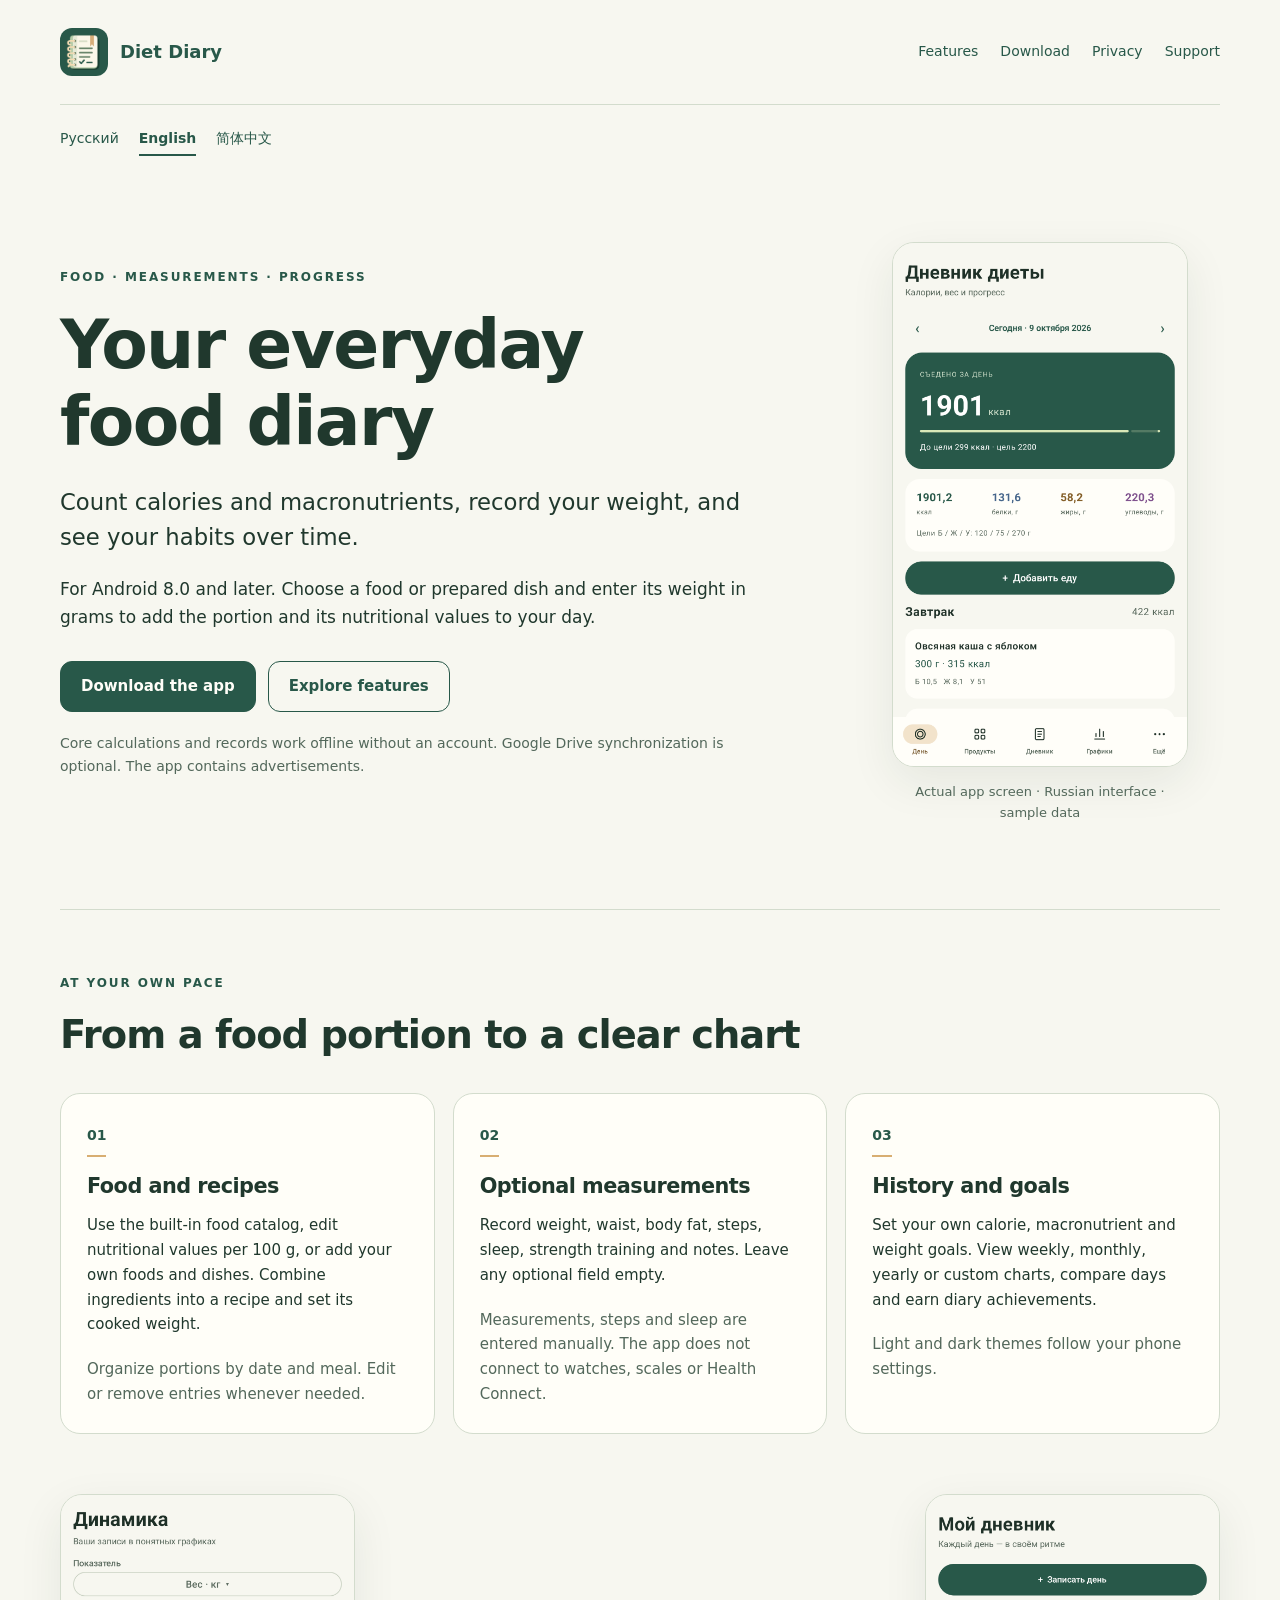
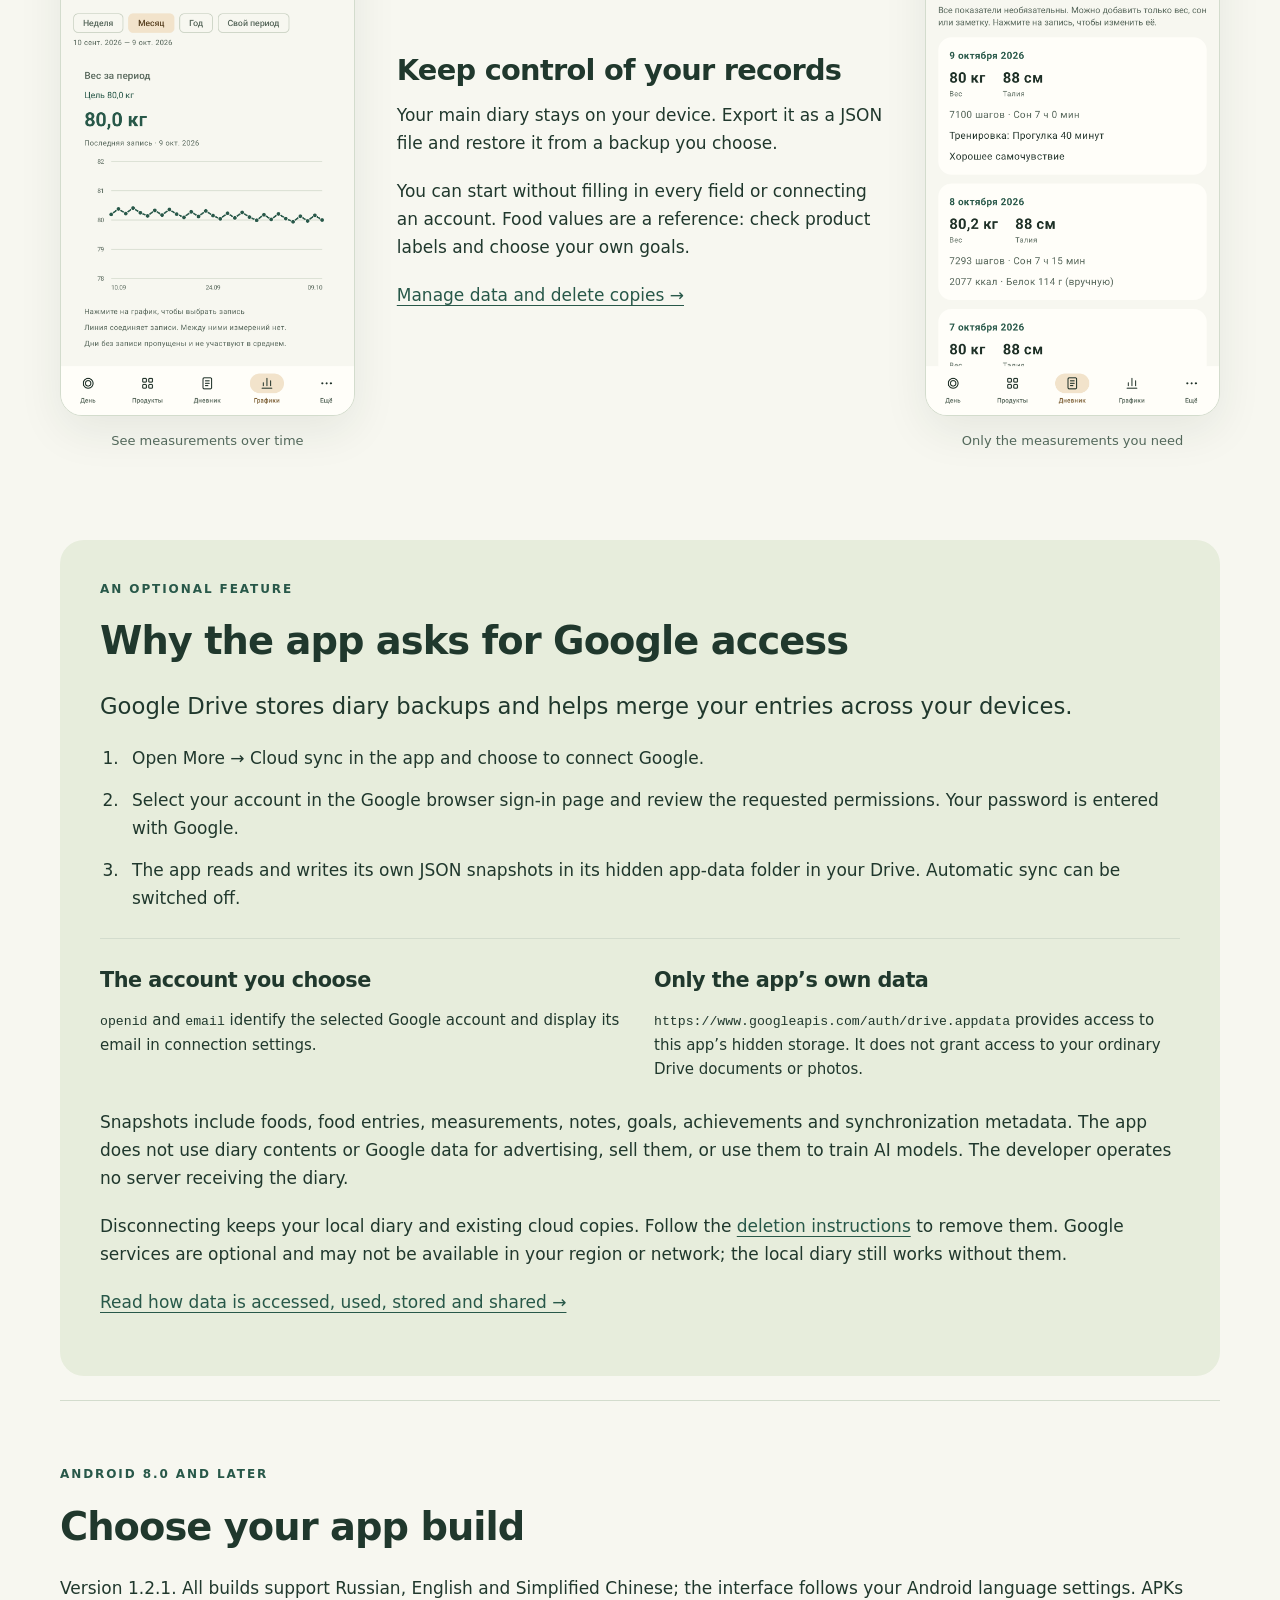
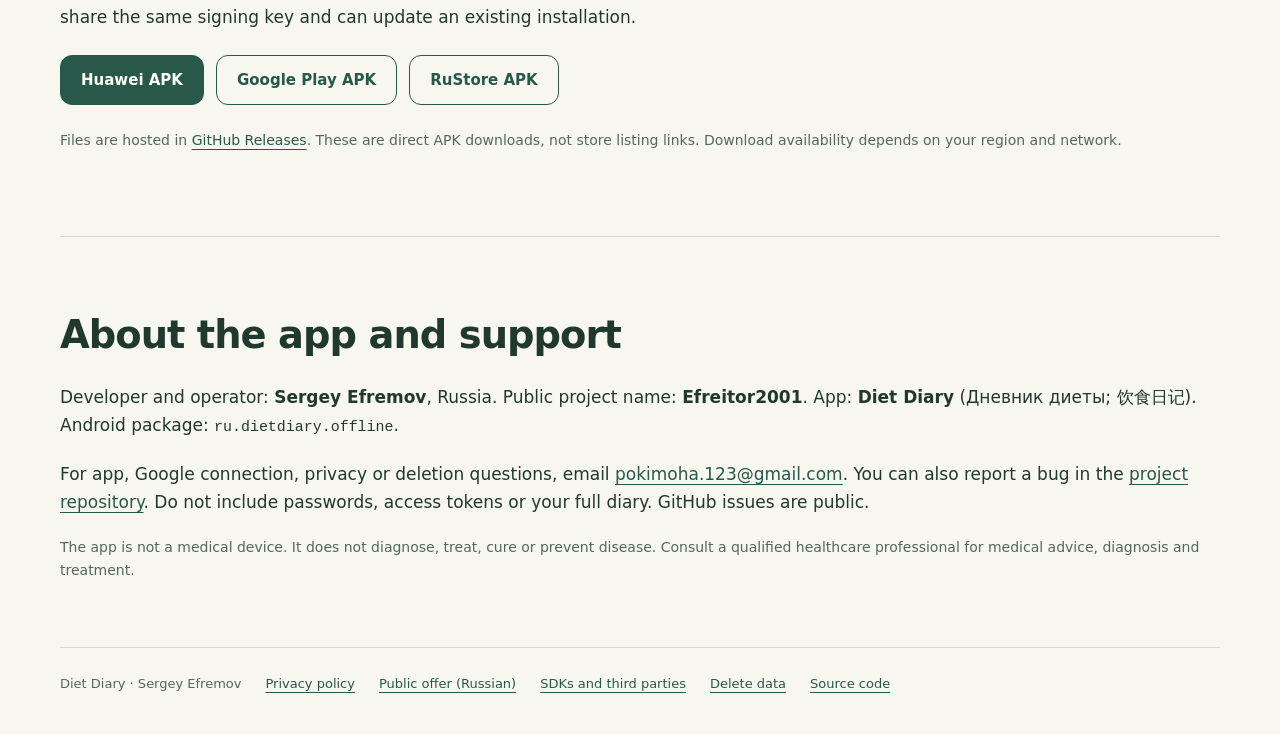
==== en/index.html @ a735f0de "Publish Diet Diary static website with privacy and data deletion pages" ====
<!doctype html>
<html lang="en">
<head>
<meta charset="utf-8">
<meta name="viewport" content="width=device-width, initial-scale=1">
<meta name="description" content="Diet Diary for Android: track food, calories, macronutrients and optional measurements. Use the diary offline, with optional Google Drive synchronization.">
<meta name="theme-color" content="#285849">
<title>Diet Diary — food, measurements and progress</title>
<link rel="canonical" href="https://diet.efreitor2001.ru/en/">
<link rel="alternate" hreflang="ru" href="https://diet.efreitor2001.ru/">
<link rel="alternate" hreflang="en" href="https://diet.efreitor2001.ru/en/">
<link rel="alternate" hreflang="zh-Hans" href="https://diet.efreitor2001.ru/zh-CN/">
<link rel="alternate" hreflang="x-default" href="https://diet.efreitor2001.ru/">
<link rel="icon" type="image/png" href="../assets/app-icon.png">
<link rel="stylesheet" href="../assets/site.css">
</head>
<body>
<a class="skip" href="#main">Skip to content</a>
<header class="header wrap">
  <a class="brand" href="./" aria-label="Diet Diary home"><img src="../assets/app-icon.png" width="48" height="48" alt=""><span>Diet Diary</span></a>
  <nav aria-label="Main navigation"><a href="#features">Features</a><a href="#download">Download</a><a href="privacy/index.html">Privacy</a><a href="#contact">Support</a></nav>
</header>
<nav class="wrap language-switch" aria-label="Website language"><a href="../" lang="ru" hreflang="ru">Русский</a><a href="./" lang="en" hreflang="en" aria-current="page">English</a><a href="../zh-CN/" lang="zh-CN" hreflang="zh-Hans">简体中文</a></nav>
<main id="main" class="wrap">
  <section class="hero" aria-labelledby="app-name">
    <div>
      <p class="eyebrow">Food · Measurements · Progress</p>
      <h1 id="app-name">Your everyday food diary</h1>
      <p class="lead">Count calories and macronutrients, record your weight, and see your habits over time.</p>
      <p>For Android 8.0 and later. Choose a food or prepared dish and enter its weight in grams to add the portion and its nutritional values to your day.</p>
      <div class="actions"><a class="button" href="#download">Download the app</a><a class="button secondary" href="#features">Explore features</a></div>
      <p class="small">Core calculations and records work offline without an account. Google Drive synchronization is optional. The app contains advertisements.</p>
    </div>
    <figure class="hero-screen"><img src="../assets/food-diary.png" width="1080" height="1920" alt="Diet Diary daily calories, macronutrients and food portions, shown in the Russian interface"><figcaption>Actual app screen · Russian interface · sample data</figcaption></figure>
  </section>
  <section id="features" class="section" aria-labelledby="features-title">
    <p class="eyebrow">At your own pace</p>
    <h2 id="features-title">From a food portion to a clear chart</h2>
    <div class="cards">
      <article class="card"><span class="number">01</span><h3>Food and recipes</h3><p>Use the built-in food catalog, edit nutritional values per 100 g, or add your own foods and dishes. Combine ingredients into a recipe and set its cooked weight.</p><p>Organize portions by date and meal. Edit or remove entries whenever needed.</p></article>
      <article class="card"><span class="number">02</span><h3>Optional measurements</h3><p>Record weight, waist, body fat, steps, sleep, strength training and notes. Leave any optional field empty.</p><p>Measurements, steps and sleep are entered manually. The app does not connect to watches, scales or Health Connect.</p></article>
      <article class="card"><span class="number">03</span><h3>History and goals</h3><p>Set your own calorie, macronutrient and weight goals. View weekly, monthly, yearly or custom charts, compare days and earn diary achievements.</p><p>Light and dark themes follow your phone settings.</p></article>
    </div>
    <div class="showcase">
      <figure><img src="../assets/weight-chart.png" width="1080" height="1920" loading="lazy" alt="A monthly weight history chart in the Russian interface"><figcaption>See measurements over time</figcaption></figure>
      <div><h3>Keep control of your records</h3><p>Your main diary stays on your device. Export it as a JSON file and restore it from a backup you choose.</p><p>You can start without filling in every field or connecting an account. Food values are a reference: check product labels and choose your own goals.</p><a href="privacy/data-deletion.html">Manage data and delete copies →</a></div>
      <figure><img src="../assets/measurements.png" width="1080" height="1920" loading="lazy" alt="Optional weight, sleep and activity entries in the Russian interface"><figcaption>Only the measurements you need</figcaption></figure>
    </div>
  </section>
  <section id="google" class="section cloud" aria-labelledby="google-title">
    <p class="eyebrow">An optional feature</p>
    <h2 id="google-title">Why the app asks for Google access</h2>
    <p class="lead">Google Drive stores diary backups and helps merge your entries across your devices.</p>
    <ol class="steps"><li>Open More → Cloud sync in the app and choose to connect Google.</li><li>Select your account in the Google browser sign-in page and review the requested permissions. Your password is entered with Google.</li><li>The app reads and writes its own JSON snapshots in its hidden app-data folder in your Drive. Automatic sync can be switched off.</li></ol>
    <div class="permissions"><article><h3>The account you choose</h3><p><code>openid</code> and <code>email</code> identify the selected Google account and display its email in connection settings.</p></article><article><h3>Only the app’s own data</h3><p><code>https://www.googleapis.com/auth/drive.appdata</code> provides access to this app’s hidden storage. It does not grant access to your ordinary Drive documents or photos.</p></article></div>
    <p>Snapshots include foods, food entries, measurements, notes, goals, achievements and synchronization metadata. The app does not use diary contents or Google data for advertising, sell them, or use them to train AI models. The developer operates no server receiving the diary.</p>
    <p>Disconnecting keeps your local diary and existing cloud copies. Follow the <a href="privacy/data-deletion.html">deletion instructions</a> to remove them. Google services are optional and may not be available in your region or network; the local diary still works without them.</p>
    <p><a href="privacy/index.html">Read how data is accessed, used, stored and shared →</a></p>
  </section>
  <section id="download" class="section" aria-labelledby="download-title">
    <p class="eyebrow">Android 8.0 and later</p>
    <h2 id="download-title">Choose your app build</h2>
    <p>Version 1.2.1. All builds support Russian, English and Simplified Chinese; the interface follows your Android language settings. APKs share the same signing key and can update an existing installation.</p>
    <div class="download-options"><a class="button" href="https://github.com/Efreitor2001/kkalcal/releases/download/v1.2.1/DietDiary-1.2.1-Huawei-universal.apk">Huawei APK</a><a class="button secondary" href="https://github.com/Efreitor2001/kkalcal/releases/download/v1.2.1/DietDiary-1.2.1-GooglePlay-universal.apk">Google Play APK</a><a class="button secondary" href="https://github.com/Efreitor2001/kkalcal/releases/download/v1.2.1/DietDiary-1.2.1-RuStore-universal.apk">RuStore APK</a></div>
    <p class="small">Files are hosted in <a href="https://github.com/Efreitor2001/kkalcal/releases/tag/v1.2.1">GitHub Releases</a>. These are direct APK downloads, not store listing links. Download availability depends on your region and network.</p>
  </section>
  <section id="contact" class="section contact" aria-labelledby="contact-title">
    <h2 id="contact-title">About the app and support</h2>
    <p>Developer and operator: <strong>Sergey Efremov</strong>, Russia. Public project name: <strong>Efreitor2001</strong>. App: <strong>Diet Diary</strong> (<span lang="ru">Дневник диеты</span>; <span lang="zh-CN">饮食日记</span>). Android package: <code>ru.dietdiary.offline</code>.</p>
    <p>For app, Google connection, privacy or deletion questions, email <a href="mailto:pokimoha.123@gmail.com">pokimoha.123@gmail.com</a>. You can also report a bug in the <a href="https://github.com/Efreitor2001/kkalcal/issues">project repository</a>. Do not include passwords, access tokens or your full diary. GitHub issues are public.</p>
    <p class="small">The app is not a medical device. It does not diagnose, treat, cure or prevent disease. Consult a qualified healthcare professional for medical advice, diagnosis and treatment.</p>
  </section>
</main>
<footer class="wrap footer"><span>Diet Diary · Sergey Efremov</span><a href="privacy/index.html">Privacy policy</a><a href="../offer/" lang="ru">Public offer (Russian)</a><a href="privacy/third-party.html">SDKs and third parties</a><a href="privacy/data-deletion.html">Delete data</a><a href="https://github.com/Efreitor2001/kkalcal">Source code</a></footer>
</body>
</html>
---- assets/site.css ----
:root{color-scheme:light dark;--bg:#f7f7f0;--surface:#fffef8;--ink:#20382d;--muted:#53685b;--green:#285849;--soft:#e7eddc;--line:#d3dccd;--gold:#d8ae72}
*{box-sizing:border-box}html{scroll-behavior:smooth;scroll-padding-top:24px}body{margin:0;background:var(--bg);color:var(--ink);font:17px/1.65 system-ui,-apple-system,"Segoe UI",sans-serif}a{color:var(--green);text-underline-offset:4px;overflow-wrap:anywhere}a:focus-visible{outline:3px solid var(--gold);outline-offset:5px}img{max-width:100%;height:auto;display:block}figure{margin:0}figcaption{font-size:13px;color:var(--muted);margin-top:14px;text-align:center}.wrap{width:min(1160px,calc(100% - 64px));margin-inline:auto}h1,h2,h3{line-height:1.13;letter-spacing:-.025em}h1{font-size:clamp(2.6rem,5.3vw,4.4rem);margin:18px 0 24px;max-width:700px}h2{font-size:clamp(1.8rem,3vw,2.65rem);max-width:820px;margin:12px 0 26px}h3{font-size:1.3rem;margin:18px 0 15px}p{margin:0 0 20px}code{font-size:.88em;overflow-wrap:anywhere}.eyebrow{font-size:12px;text-transform:uppercase;letter-spacing:.16em;color:var(--green);font-weight:750}.lead{font-size:clamp(1.17rem,2.1vw,1.42rem);line-height:1.55}.small{font-size:14px;color:var(--muted)}.skip{position:absolute;top:-100px;left:20px;padding:10px;background:var(--surface);z-index:2}.skip:focus{top:10px}
.header{display:flex;align-items:center;justify-content:space-between;gap:20px;padding-block:28px;border-bottom:1px solid var(--line)}.brand{display:flex;align-items:center;gap:12px;font-size:18px;font-weight:750;text-decoration:none}.brand img{border-radius:12px}.header nav{display:flex;gap:22px;flex-wrap:wrap;font-size:14px}.header nav a{text-decoration:none}.header nav a:hover{text-decoration:underline}.hero{display:grid;grid-template-columns:minmax(0,1.5fr) minmax(220px,.75fr);align-items:center;gap:80px;padding:68px 0 85px}.hero-screen{max-width:296px;justify-self:center}.hero-screen img,.showcase img{border:1px solid var(--line);border-radius:22px;box-shadow:0 15px 45px #17352a14}.actions{display:flex;gap:12px;flex-wrap:wrap;margin:30px 0 20px}.button{display:inline-block;border:1px solid var(--green);border-radius:12px;background:var(--green);color:var(--surface);padding:12px 20px;text-decoration:none;font-size:15px;font-weight:650}.button.secondary{background:transparent;color:var(--green)}.section{padding:64px 0;border-top:1px solid var(--line)}.cards{display:grid;grid-template-columns:repeat(3,minmax(0,1fr));gap:18px;margin-top:36px}.card{background:var(--surface);border:1px solid var(--line);border-radius:20px;padding:26px}.card p{font-size:15px}.number{font-size:14px;color:var(--green);font-weight:700;border-bottom:2px solid var(--gold);padding-bottom:8px;display:inline-block}.card p:last-child{margin-bottom:0;color:var(--muted)}.showcase{display:grid;grid-template-columns:minmax(0,1fr) minmax(0,1.65fr) minmax(0,1fr);gap:42px;align-items:center;padding-top:60px}.showcase h3{font-size:1.8rem}.cloud{margin-block:24px;padding:40px;background:var(--soft);border-radius:24px;border:0}.steps{padding-left:24px}.steps li{padding-left:8px;margin:14px 0}.permissions{display:grid;grid-template-columns:repeat(2,minmax(0,1fr));gap:28px;margin:26px 0 6px;padding-top:12px;border-top:1px solid var(--line)}.permissions p{font-size:15px}.english{font-size:16px}.contact{padding-bottom:45px}.footer{display:flex;gap:24px;flex-wrap:wrap;border-top:1px solid var(--line);padding-block:25px 40px;font-size:13px;color:var(--muted)}
@media(max-width:900px){.header{align-items:flex-start;flex-direction:column}.hero{gap:32px}.cards{gap:12px}.card{padding:20px}.showcase{gap:24px}.showcase h3{font-size:1.5rem}}
@media(max-width:640px){.wrap{width:calc(100% - 40px)}.header{padding-block:20px}.header nav{gap:12px 18px}.hero{grid-template-columns:1fr;padding:42px 0;gap:30px}.hero-screen{max-width:270px}.cards,.permissions{grid-template-columns:1fr}.showcase{grid-template-columns:repeat(2,minmax(0,1fr));gap:24px 18px;padding-top:36px}.showcase>div{grid-column:1/-1;grid-row:1}.section{padding-block:40px}.cloud{padding:26px 22px;margin-inline:-2px}.footer{gap:14px 20px}.actions{gap:10px}.button{padding:11px 15px}.permissions{gap:0}.hero .small{margin-bottom:0}}
@media(prefers-color-scheme:dark){:root{--bg:#111d17;--surface:#192b21;--ink:#edf1e6;--muted:#b9c8ba;--green:#b4d6ad;--soft:#20362b;--line:#3b5141}.button{color:#14261b}.button.secondary{color:var(--green)}}
@media(prefers-reduced-motion:reduce){html{scroll-behavior:auto}}
@media print{body{background:#fff;color:#111}.header nav,.actions,.hero-screen,.showcase figure,.skip{display:none}.hero,.cards,.showcase,.permissions{display:block}.wrap{width:100%}.section,.hero{padding-block:20px}.card,.cloud{background:transparent;break-inside:avoid}.footer{padding-bottom:0}a{color:inherit}}

.language-switch{display:flex;flex-wrap:wrap;gap:8px 20px;padding-block:18px;font-size:14px}.language-switch a{padding:4px 0;text-decoration:none}.language-switch a[aria-current=page]{font-weight:750;border-bottom:2px solid var(--green)}.language-switch a:hover{text-decoration:underline}.download-options{display:flex;flex-wrap:wrap;gap:12px;margin:24px 0}.legal{max-width:940px;padding-block:38px 64px;overflow-wrap:break-word}.legal h1{font-size:clamp(2rem,4.5vw,3rem);line-height:1.2;max-width:none}.legal h2{font-size:1.5rem;line-height:1.35;letter-spacing:-.015em;margin-top:38px;margin-bottom:18px}.legal h3{font-size:1.15rem;line-height:1.4}.legal section{scroll-margin-top:24px}.legal li{margin-block:10px}.legal dt{font-weight:700;margin-top:18px}.legal dd{margin:6px 0 18px}.legal .meta,.meta{font-size:14px;color:var(--muted)}.toc{display:flex;flex-wrap:wrap;gap:10px 20px;padding:20px 0;margin-block:20px;border-block:1px solid var(--line);font-size:15px}.notice,.overview{border:1px solid var(--line);border-left:4px solid var(--green);border-radius:12px;background:var(--soft);padding:24px;margin-block:26px}.notice>:last-child,.overview>:last-child{margin-bottom:0}.legal .notice h2,.legal .notice h3,.legal .overview h2{margin-top:0}.table-wrap{max-width:100%;overflow-x:auto;margin-block:24px}.legal table{width:100%;border-collapse:collapse;font-size:15px;text-align:left}.legal th,.legal td{vertical-align:top;padding:15px;border:1px solid var(--line);min-width:140px}.legal th{background:var(--soft);font-weight:700}.sdk-card{border:1px solid var(--line);border-radius:18px;background:var(--surface);padding:24px;margin-block:22px}.legal .sdk-card h2,.legal .sdk-card h3{margin-top:0}.sdk-card>:last-child{margin-bottom:0}.legal a,.legal code{overflow-wrap:anywhere}.legal .button{margin:6px 8px 6px 0}html[lang=zh-CN] body{font-family:system-ui,-apple-system,"Segoe UI","Microsoft YaHei","PingFang SC","Noto Sans CJK SC",sans-serif}html[lang=zh-CN] h1,html[lang=zh-CN] h2,html[lang=zh-CN] h3{letter-spacing:0;line-height:1.4}html[lang=zh-CN] .eyebrow{letter-spacing:.12em}
@media(max-width:640px){.language-switch{padding-block:14px;gap:8px 22px}.legal{padding-top:20px}.legal h2{font-size:1.35rem}.notice,.overview,.sdk-card{padding:20px}.legal th,.legal td{padding:12px}.download-options{gap:10px}.download-options .button{flex:1 1 180px;text-align:center}.toc{gap:12px 18px}}
@media print{.language-switch,.download-options{display:none}.legal{max-width:none;padding:0}.notice,.overview,.sdk-card{background:transparent;box-shadow:none}.table-wrap{overflow:visible}}
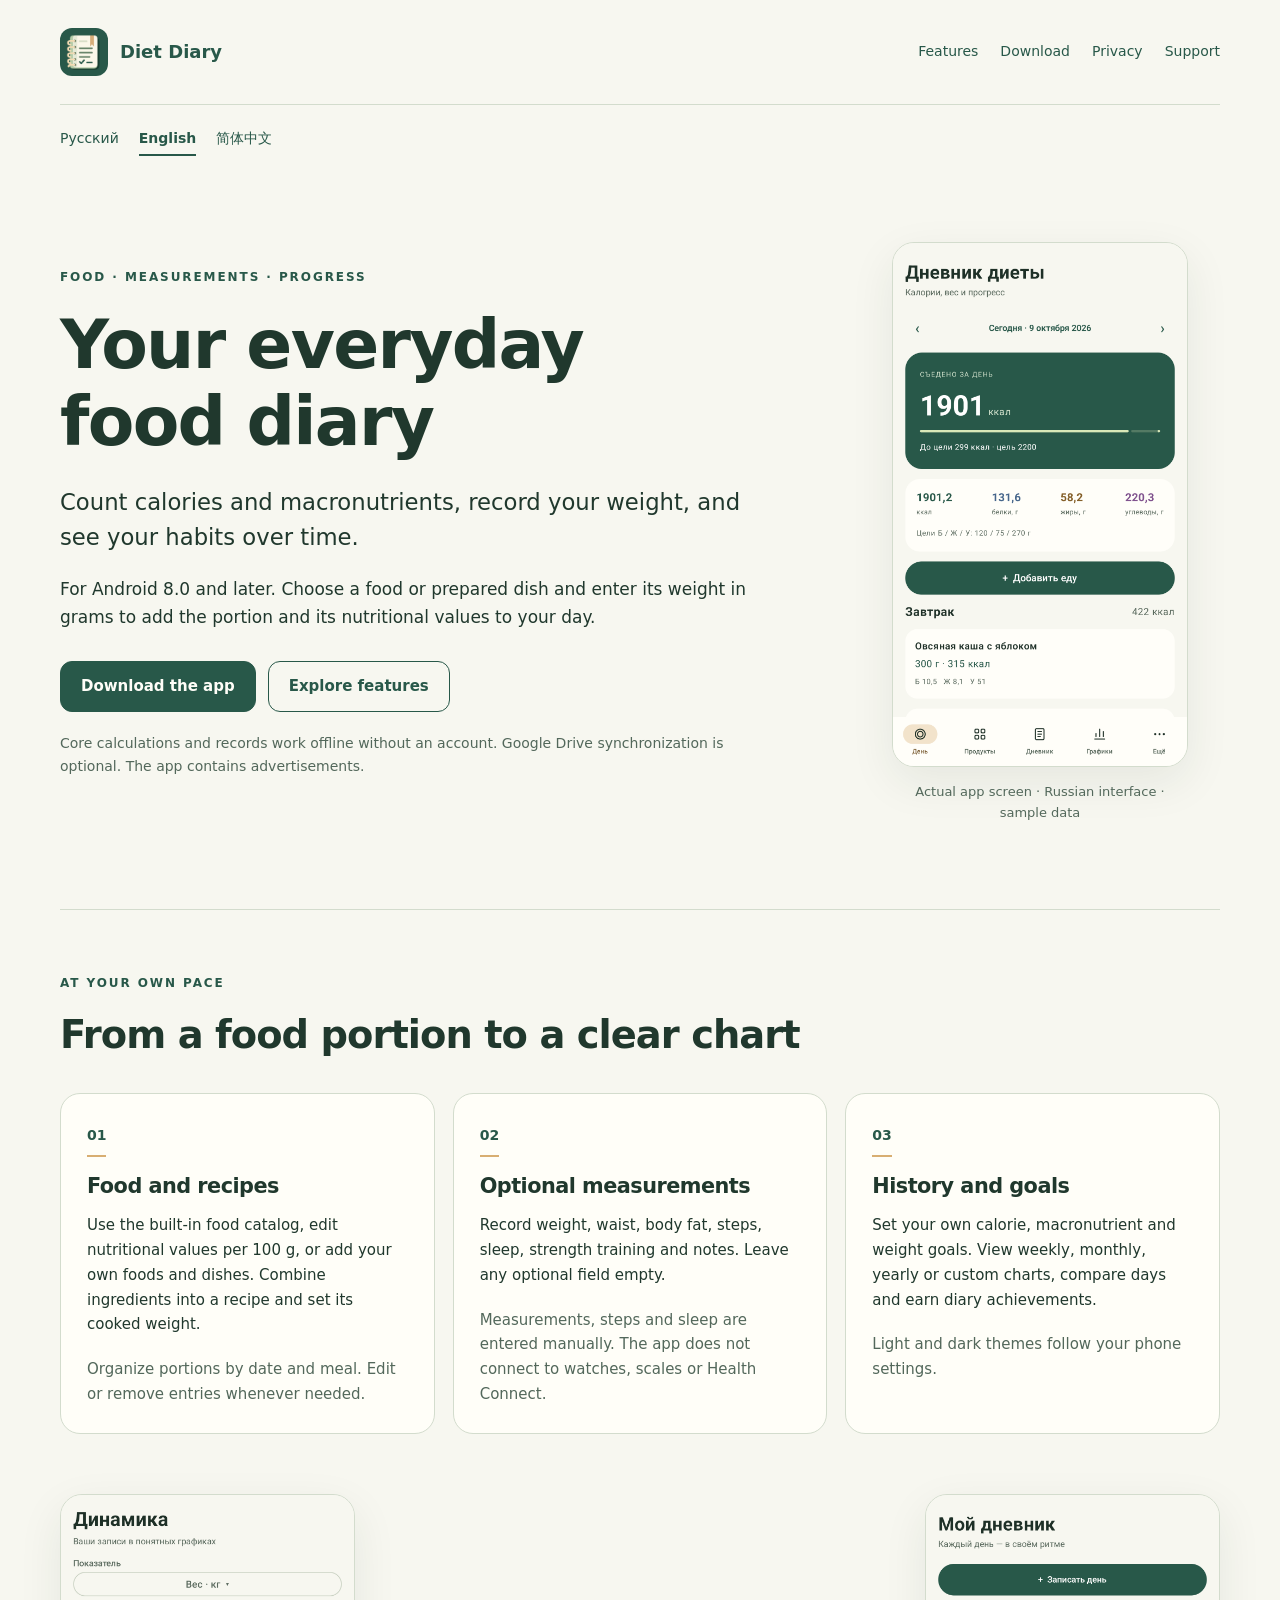
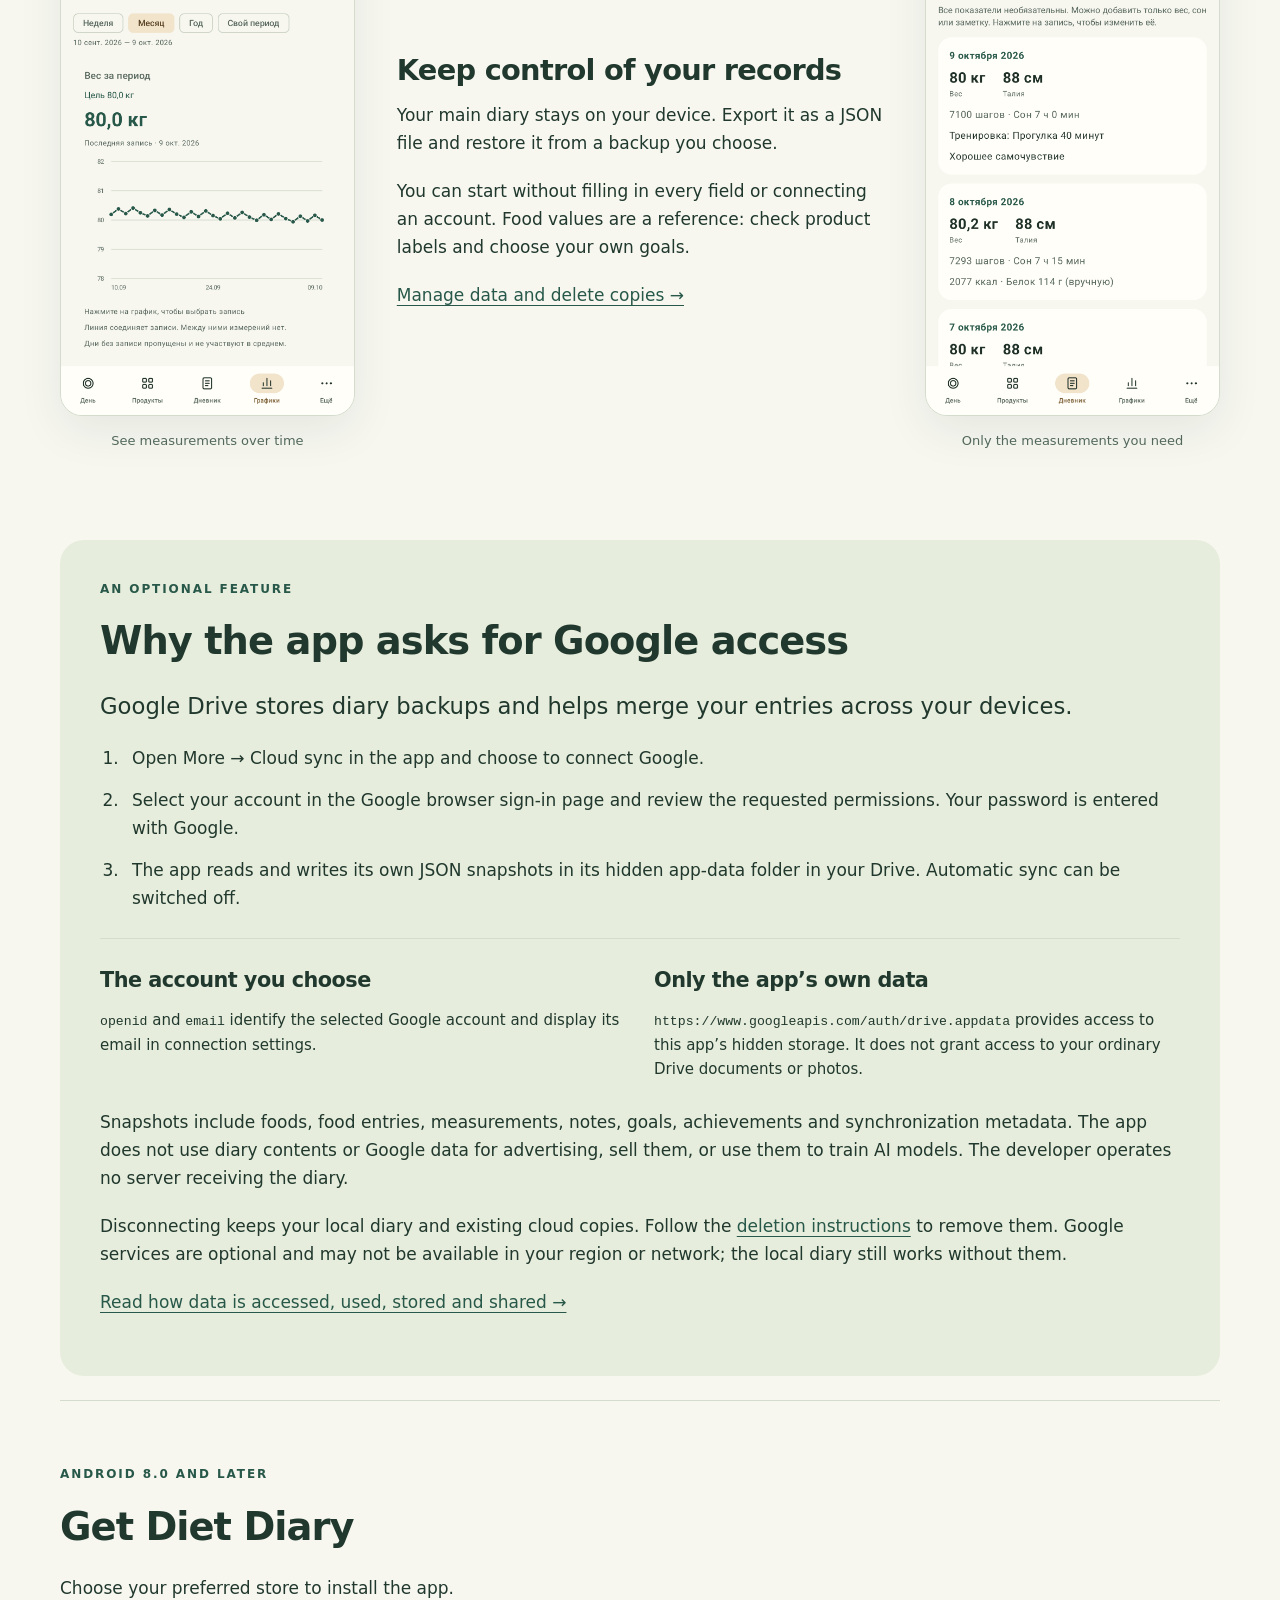
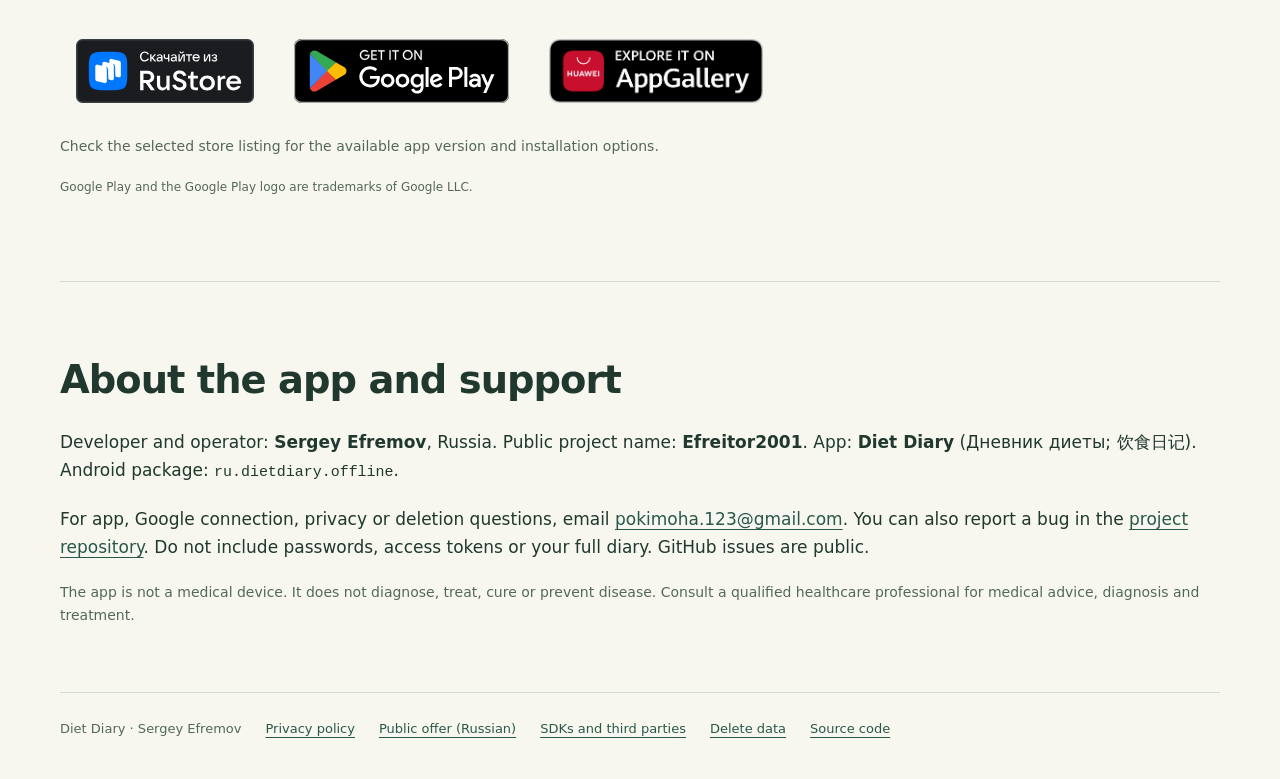
==== commit c3f76c8a: "Use official store badges and app listing links across site languages" ====
--- a/en/index.html
+++ b/en/index.html
@@ -59,10 +59,15 @@
   </section>
   <section id="download" class="section" aria-labelledby="download-title">
     <p class="eyebrow">Android 8.0 and later</p>
-    <h2 id="download-title">Choose your app build</h2>
-    <p>Version 1.2.1. All builds support Russian, English and Simplified Chinese; the interface follows your Android language settings. APKs share the same signing key and can update an existing installation.</p>
-    <div class="download-options"><a class="button" href="https://github.com/Efreitor2001/kkalcal/releases/download/v1.2.1/DietDiary-1.2.1-Huawei-universal.apk">Huawei APK</a><a class="button secondary" href="https://github.com/Efreitor2001/kkalcal/releases/download/v1.2.1/DietDiary-1.2.1-GooglePlay-universal.apk">Google Play APK</a><a class="button secondary" href="https://github.com/Efreitor2001/kkalcal/releases/download/v1.2.1/DietDiary-1.2.1-RuStore-universal.apk">RuStore APK</a></div>
-    <p class="small">Files are hosted in <a href="https://github.com/Efreitor2001/kkalcal/releases/tag/v1.2.1">GitHub Releases</a>. These are direct APK downloads, not store listing links. Download availability depends on your region and network.</p>
+    <h2 id="download-title">Get Diet Diary</h2>
+    <p>Choose your preferred store to install the app.</p>
+    <div class="download-options">
+      <a class="store-badge" href="https://www.rustore.ru/catalog/app/ru.dietdiary.offline"><img src="../assets/store-badges/rustore.svg" width="111" height="40" alt="Download from RuStore" loading="lazy" decoding="async"></a>
+      <a class="store-badge" href="https://play.google.com/store/apps/details?id=ru.dietdiary.offline"><img src="../assets/store-badges/google-play-en.svg" width="239" height="71" alt="Get it on Google Play" loading="lazy" decoding="async"></a>
+      <a class="store-badge" href="https://appgallery.huawei.com/app/C119289017"><img src="../assets/store-badges/appgallery.png" width="3545" height="1064" alt="Explore it on AppGallery" loading="lazy" decoding="async"></a>
+    </div>
+    <p class="small">Check the selected store listing for the available app version and installation options.</p>
+    <p class="small store-attribution">Google Play and the Google Play logo are trademarks of Google LLC.</p>
   </section>
   <section id="contact" class="section contact" aria-labelledby="contact-title">
     <h2 id="contact-title">About the app and support</h2>
--- a/assets/site.css
+++ b/assets/site.css
@@ -7,6 +7,6 @@
 @media(prefers-reduced-motion:reduce){html{scroll-behavior:auto}}
 @media print{body{background:#fff;color:#111}.header nav,.actions,.hero-screen,.showcase figure,.skip{display:none}.hero,.cards,.showcase,.permissions{display:block}.wrap{width:100%}.section,.hero{padding-block:20px}.card,.cloud{background:transparent;break-inside:avoid}.footer{padding-bottom:0}a{color:inherit}}
 
-.language-switch{display:flex;flex-wrap:wrap;gap:8px 20px;padding-block:18px;font-size:14px}.language-switch a{padding:4px 0;text-decoration:none}.language-switch a[aria-current=page]{font-weight:750;border-bottom:2px solid var(--green)}.language-switch a:hover{text-decoration:underline}.download-options{display:flex;flex-wrap:wrap;gap:12px;margin:24px 0}.legal{max-width:940px;padding-block:38px 64px;overflow-wrap:break-word}.legal h1{font-size:clamp(2rem,4.5vw,3rem);line-height:1.2;max-width:none}.legal h2{font-size:1.5rem;line-height:1.35;letter-spacing:-.015em;margin-top:38px;margin-bottom:18px}.legal h3{font-size:1.15rem;line-height:1.4}.legal section{scroll-margin-top:24px}.legal li{margin-block:10px}.legal dt{font-weight:700;margin-top:18px}.legal dd{margin:6px 0 18px}.legal .meta,.meta{font-size:14px;color:var(--muted)}.toc{display:flex;flex-wrap:wrap;gap:10px 20px;padding:20px 0;margin-block:20px;border-block:1px solid var(--line);font-size:15px}.notice,.overview{border:1px solid var(--line);border-left:4px solid var(--green);border-radius:12px;background:var(--soft);padding:24px;margin-block:26px}.notice>:last-child,.overview>:last-child{margin-bottom:0}.legal .notice h2,.legal .notice h3,.legal .overview h2{margin-top:0}.table-wrap{max-width:100%;overflow-x:auto;margin-block:24px}.legal table{width:100%;border-collapse:collapse;font-size:15px;text-align:left}.legal th,.legal td{vertical-align:top;padding:15px;border:1px solid var(--line);min-width:140px}.legal th{background:var(--soft);font-weight:700}.sdk-card{border:1px solid var(--line);border-radius:18px;background:var(--surface);padding:24px;margin-block:22px}.legal .sdk-card h2,.legal .sdk-card h3{margin-top:0}.sdk-card>:last-child{margin-bottom:0}.legal a,.legal code{overflow-wrap:anywhere}.legal .button{margin:6px 8px 6px 0}html[lang=zh-CN] body{font-family:system-ui,-apple-system,"Segoe UI","Microsoft YaHei","PingFang SC","Noto Sans CJK SC",sans-serif}html[lang=zh-CN] h1,html[lang=zh-CN] h2,html[lang=zh-CN] h3{letter-spacing:0;line-height:1.4}html[lang=zh-CN] .eyebrow{letter-spacing:.12em}
-@media(max-width:640px){.language-switch{padding-block:14px;gap:8px 22px}.legal{padding-top:20px}.legal h2{font-size:1.35rem}.notice,.overview,.sdk-card{padding:20px}.legal th,.legal td{padding:12px}.download-options{gap:10px}.download-options .button{flex:1 1 180px;text-align:center}.toc{gap:12px 18px}}
+.language-switch{display:flex;flex-wrap:wrap;gap:8px 20px;padding-block:18px;font-size:14px}.language-switch a{padding:4px 0;text-decoration:none}.language-switch a[aria-current=page]{font-weight:750;border-bottom:2px solid var(--green)}.language-switch a:hover{text-decoration:underline}.download-options{display:flex;align-items:center;flex-wrap:wrap;gap:8px;margin:8px 0 16px}.store-badge{display:inline-flex;flex:0 0 auto;align-items:center;padding:16px;border-radius:8px;line-height:0;text-decoration:none}.store-badge img{width:auto;height:64px;max-width:none}.store-attribution{font-size:12px}.legal{max-width:940px;padding-block:38px 64px;overflow-wrap:break-word}.legal h1{font-size:clamp(2rem,4.5vw,3rem);line-height:1.2;max-width:none}.legal h2{font-size:1.5rem;line-height:1.35;letter-spacing:-.015em;margin-top:38px;margin-bottom:18px}.legal h3{font-size:1.15rem;line-height:1.4}.legal section{scroll-margin-top:24px}.legal li{margin-block:10px}.legal dt{font-weight:700;margin-top:18px}.legal dd{margin:6px 0 18px}.legal .meta,.meta{font-size:14px;color:var(--muted)}.toc{display:flex;flex-wrap:wrap;gap:10px 20px;padding:20px 0;margin-block:20px;border-block:1px solid var(--line);font-size:15px}.notice,.overview{border:1px solid var(--line);border-left:4px solid var(--green);border-radius:12px;background:var(--soft);padding:24px;margin-block:26px}.notice>:last-child,.overview>:last-child{margin-bottom:0}.legal .notice h2,.legal .notice h3,.legal .overview h2{margin-top:0}.table-wrap{max-width:100%;overflow-x:auto;margin-block:24px}.legal table{width:100%;border-collapse:collapse;font-size:15px;text-align:left}.legal th,.legal td{vertical-align:top;padding:15px;border:1px solid var(--line);min-width:140px}.legal th{background:var(--soft);font-weight:700}.sdk-card{border:1px solid var(--line);border-radius:18px;background:var(--surface);padding:24px;margin-block:22px}.legal .sdk-card h2,.legal .sdk-card h3{margin-top:0}.sdk-card>:last-child{margin-bottom:0}.legal a,.legal code{overflow-wrap:anywhere}.legal .button{margin:6px 8px 6px 0}html[lang=zh-CN] body{font-family:system-ui,-apple-system,"Segoe UI","Microsoft YaHei","PingFang SC","Noto Sans CJK SC",sans-serif}html[lang=zh-CN] h1,html[lang=zh-CN] h2,html[lang=zh-CN] h3{letter-spacing:0;line-height:1.4}html[lang=zh-CN] .eyebrow{letter-spacing:.12em}
+@media(max-width:640px){.language-switch{padding-block:14px;gap:8px 22px}.legal{padding-top:20px}.legal h2{font-size:1.35rem}.notice,.overview,.sdk-card{padding:20px}.legal th,.legal td{padding:12px}.download-options{justify-content:center;gap:8px}.toc{gap:12px 18px}}
 @media print{.language-switch,.download-options{display:none}.legal{max-width:none;padding:0}.notice,.overview,.sdk-card{background:transparent;box-shadow:none}.table-wrap{overflow:visible}}
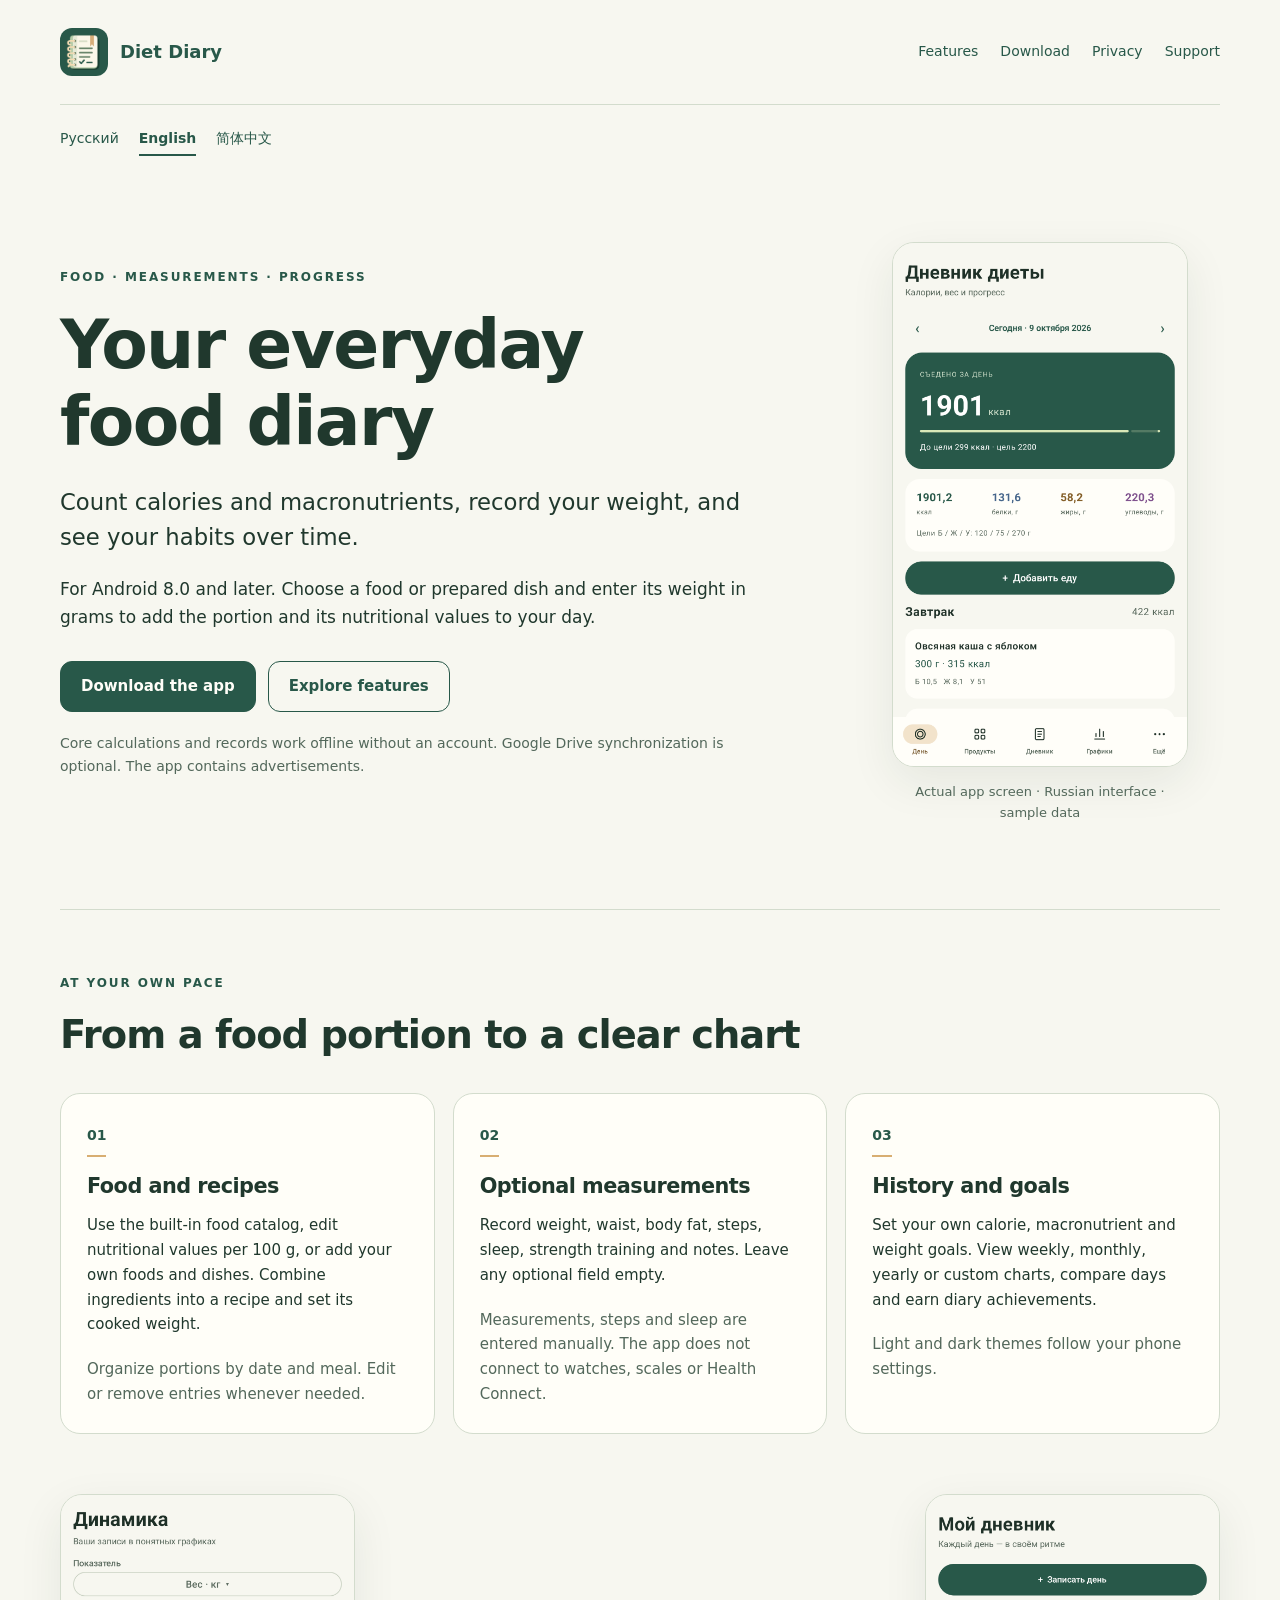
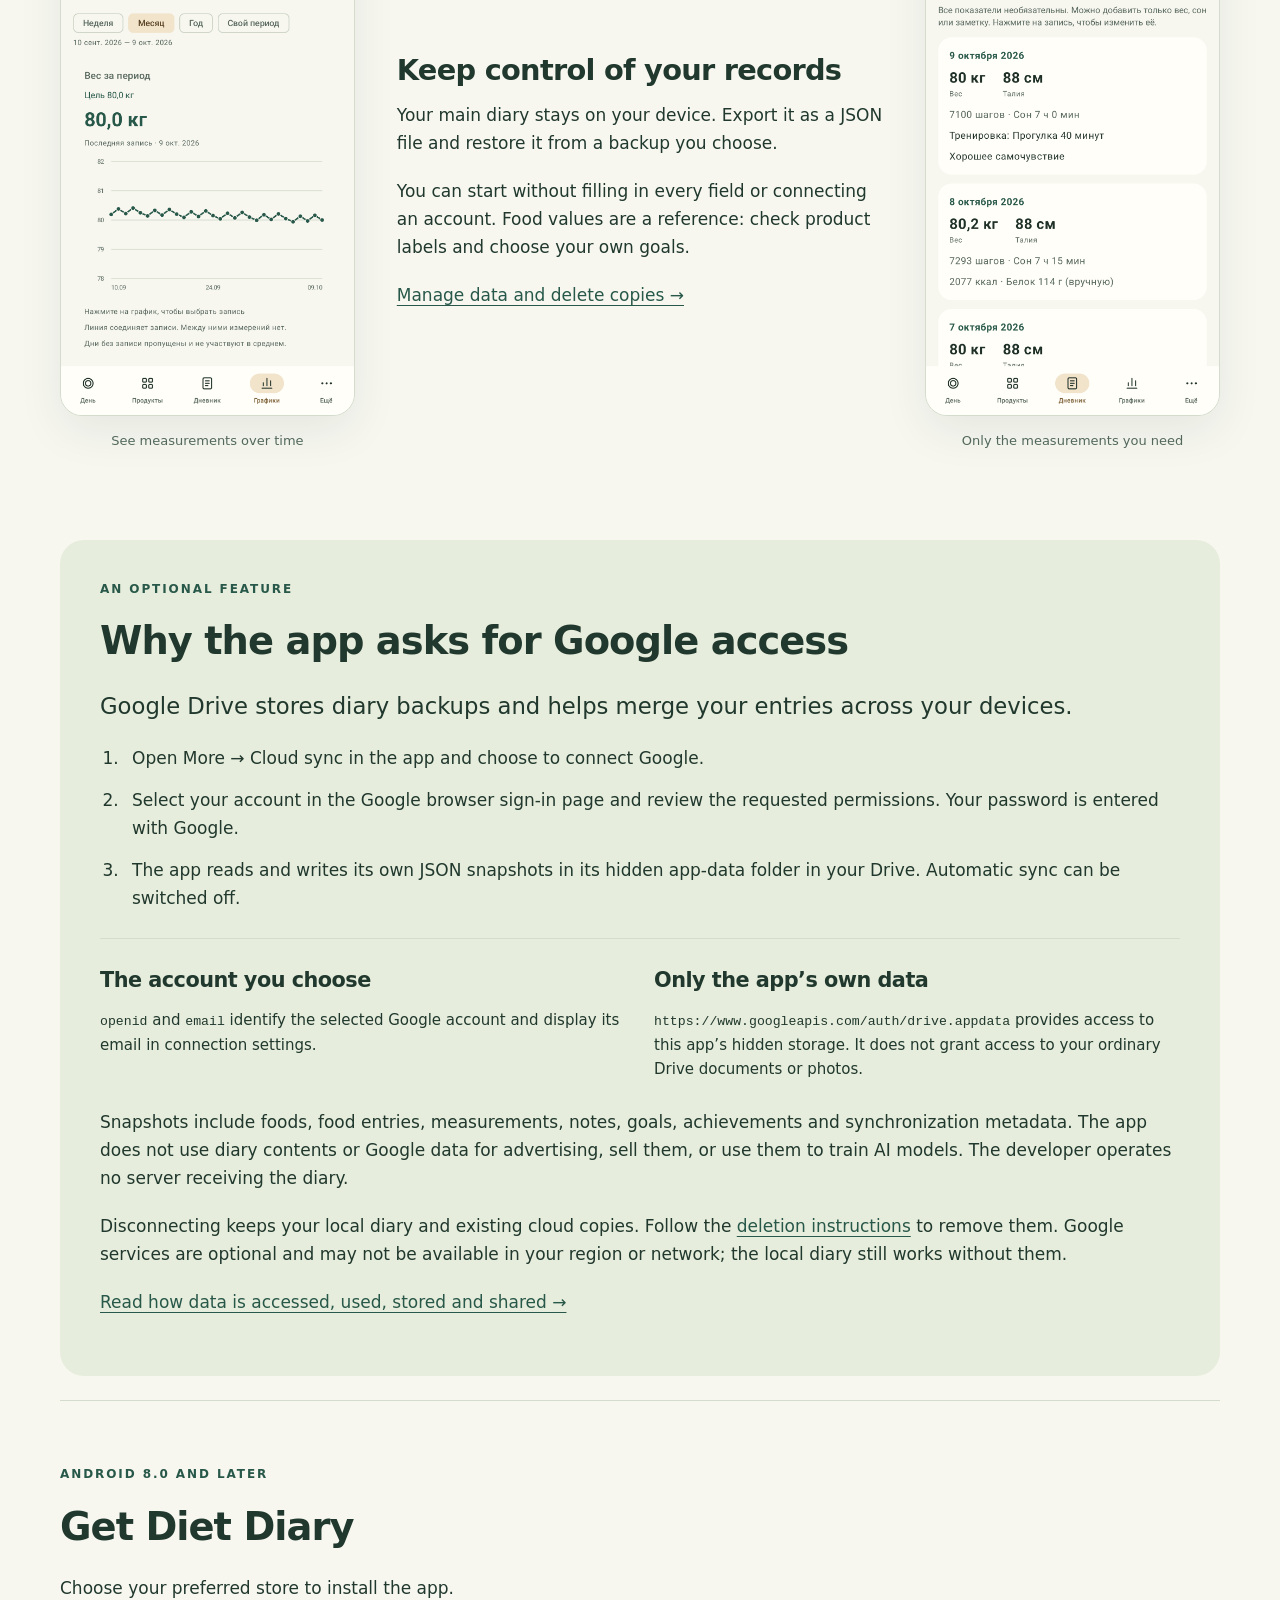
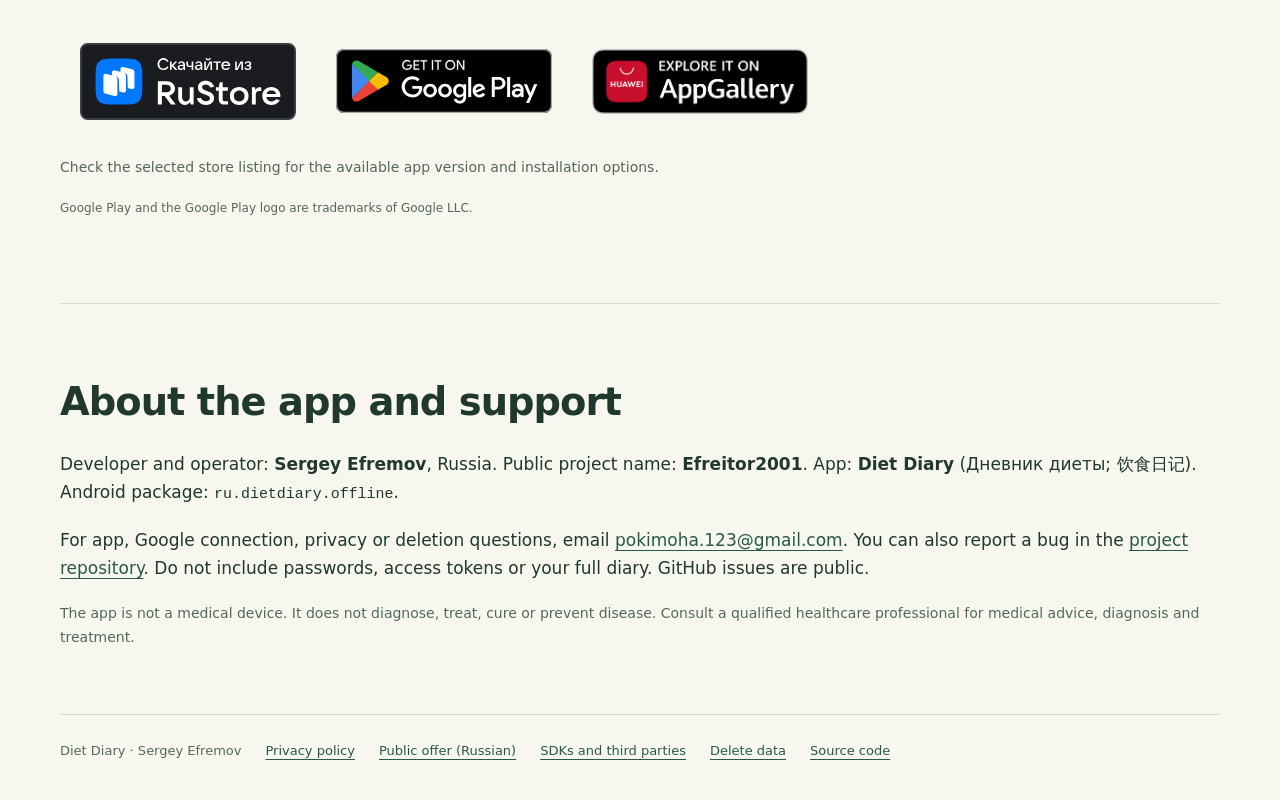
==== commit 8ff11d43: "Align store badge widths and use official Russian AppGallery artwork" ====
--- a/en/index.html
+++ b/en/index.html
@@ -12,7 +12,7 @@
 <link rel="alternate" hreflang="zh-Hans" href="https://diet.efreitor2001.ru/zh-CN/">
 <link rel="alternate" hreflang="x-default" href="https://diet.efreitor2001.ru/">
 <link rel="icon" type="image/png" href="../assets/app-icon.png">
-<link rel="stylesheet" href="../assets/site.css">
+<link rel="stylesheet" href="../assets/site.css?v=0e50add8ccf5">
 </head>
 <body>
 <a class="skip" href="#main">Skip to content</a>
@@ -62,9 +62,9 @@
     <h2 id="download-title">Get Diet Diary</h2>
     <p>Choose your preferred store to install the app.</p>
     <div class="download-options">
-      <a class="store-badge" href="https://www.rustore.ru/catalog/app/ru.dietdiary.offline"><img src="../assets/store-badges/rustore.svg" width="111" height="40" alt="Download from RuStore" loading="lazy" decoding="async"></a>
-      <a class="store-badge" href="https://play.google.com/store/apps/details?id=ru.dietdiary.offline"><img src="../assets/store-badges/google-play-en.svg" width="239" height="71" alt="Get it on Google Play" loading="lazy" decoding="async"></a>
-      <a class="store-badge" href="https://appgallery.huawei.com/app/C119289017"><img src="../assets/store-badges/appgallery.png" width="3545" height="1064" alt="Explore it on AppGallery" loading="lazy" decoding="async"></a>
+      <a class="store-badge" href="https://www.rustore.ru/catalog/app/ru.dietdiary.offline"><img src="../assets/store-badges/rustore.svg" width="216" height="78" alt="Download from RuStore" loading="lazy" decoding="async"></a>
+      <a class="store-badge" href="https://play.google.com/store/apps/details?id=ru.dietdiary.offline"><img src="../assets/store-badges/google-play-en.svg" width="216" height="64" alt="Get it on Google Play" loading="lazy" decoding="async"></a>
+      <a class="store-badge" href="https://appgallery.huawei.com/app/C119289017"><img src="../assets/store-badges/appgallery.png" width="216" height="65" alt="Explore it on AppGallery" loading="lazy" decoding="async"></a>
     </div>
     <p class="small">Check the selected store listing for the available app version and installation options.</p>
     <p class="small store-attribution">Google Play and the Google Play logo are trademarks of Google LLC.</p>
--- a/assets/site.css
+++ b/assets/site.css
@@ -7,6 +7,6 @@
 @media(prefers-reduced-motion:reduce){html{scroll-behavior:auto}}
 @media print{body{background:#fff;color:#111}.header nav,.actions,.hero-screen,.showcase figure,.skip{display:none}.hero,.cards,.showcase,.permissions{display:block}.wrap{width:100%}.section,.hero{padding-block:20px}.card,.cloud{background:transparent;break-inside:avoid}.footer{padding-bottom:0}a{color:inherit}}
 
-.language-switch{display:flex;flex-wrap:wrap;gap:8px 20px;padding-block:18px;font-size:14px}.language-switch a{padding:4px 0;text-decoration:none}.language-switch a[aria-current=page]{font-weight:750;border-bottom:2px solid var(--green)}.language-switch a:hover{text-decoration:underline}.download-options{display:flex;align-items:center;flex-wrap:wrap;gap:8px;margin:8px 0 16px}.store-badge{display:inline-flex;flex:0 0 auto;align-items:center;padding:16px;border-radius:8px;line-height:0;text-decoration:none}.store-badge img{width:auto;height:64px;max-width:none}.store-attribution{font-size:12px}.legal{max-width:940px;padding-block:38px 64px;overflow-wrap:break-word}.legal h1{font-size:clamp(2rem,4.5vw,3rem);line-height:1.2;max-width:none}.legal h2{font-size:1.5rem;line-height:1.35;letter-spacing:-.015em;margin-top:38px;margin-bottom:18px}.legal h3{font-size:1.15rem;line-height:1.4}.legal section{scroll-margin-top:24px}.legal li{margin-block:10px}.legal dt{font-weight:700;margin-top:18px}.legal dd{margin:6px 0 18px}.legal .meta,.meta{font-size:14px;color:var(--muted)}.toc{display:flex;flex-wrap:wrap;gap:10px 20px;padding:20px 0;margin-block:20px;border-block:1px solid var(--line);font-size:15px}.notice,.overview{border:1px solid var(--line);border-left:4px solid var(--green);border-radius:12px;background:var(--soft);padding:24px;margin-block:26px}.notice>:last-child,.overview>:last-child{margin-bottom:0}.legal .notice h2,.legal .notice h3,.legal .overview h2{margin-top:0}.table-wrap{max-width:100%;overflow-x:auto;margin-block:24px}.legal table{width:100%;border-collapse:collapse;font-size:15px;text-align:left}.legal th,.legal td{vertical-align:top;padding:15px;border:1px solid var(--line);min-width:140px}.legal th{background:var(--soft);font-weight:700}.sdk-card{border:1px solid var(--line);border-radius:18px;background:var(--surface);padding:24px;margin-block:22px}.legal .sdk-card h2,.legal .sdk-card h3{margin-top:0}.sdk-card>:last-child{margin-bottom:0}.legal a,.legal code{overflow-wrap:anywhere}.legal .button{margin:6px 8px 6px 0}html[lang=zh-CN] body{font-family:system-ui,-apple-system,"Segoe UI","Microsoft YaHei","PingFang SC","Noto Sans CJK SC",sans-serif}html[lang=zh-CN] h1,html[lang=zh-CN] h2,html[lang=zh-CN] h3{letter-spacing:0;line-height:1.4}html[lang=zh-CN] .eyebrow{letter-spacing:.12em}
-@media(max-width:640px){.language-switch{padding-block:14px;gap:8px 22px}.legal{padding-top:20px}.legal h2{font-size:1.35rem}.notice,.overview,.sdk-card{padding:20px}.legal th,.legal td{padding:12px}.download-options{justify-content:center;gap:8px}.toc{gap:12px 18px}}
+.language-switch{display:flex;flex-wrap:wrap;gap:8px 20px;padding-block:18px;font-size:14px}.language-switch a{padding:4px 0;text-decoration:none}.language-switch a[aria-current=page]{font-weight:750;border-bottom:2px solid var(--green)}.language-switch a:hover{text-decoration:underline}.download-options{display:flex;align-items:center;flex-wrap:wrap;gap:0;margin:8px 0 16px}.store-badge{display:inline-flex;flex:0 0 auto;align-items:center;max-width:100%;padding:20px;border-radius:8px;line-height:0;text-decoration:none}.store-badge img{width:216px;height:auto;max-width:100%}.store-attribution{font-size:12px}.legal{max-width:940px;padding-block:38px 64px;overflow-wrap:break-word}.legal h1{font-size:clamp(2rem,4.5vw,3rem);line-height:1.2;max-width:none}.legal h2{font-size:1.5rem;line-height:1.35;letter-spacing:-.015em;margin-top:38px;margin-bottom:18px}.legal h3{font-size:1.15rem;line-height:1.4}.legal section{scroll-margin-top:24px}.legal li{margin-block:10px}.legal dt{font-weight:700;margin-top:18px}.legal dd{margin:6px 0 18px}.legal .meta,.meta{font-size:14px;color:var(--muted)}.toc{display:flex;flex-wrap:wrap;gap:10px 20px;padding:20px 0;margin-block:20px;border-block:1px solid var(--line);font-size:15px}.notice,.overview{border:1px solid var(--line);border-left:4px solid var(--green);border-radius:12px;background:var(--soft);padding:24px;margin-block:26px}.notice>:last-child,.overview>:last-child{margin-bottom:0}.legal .notice h2,.legal .notice h3,.legal .overview h2{margin-top:0}.table-wrap{max-width:100%;overflow-x:auto;margin-block:24px}.legal table{width:100%;border-collapse:collapse;font-size:15px;text-align:left}.legal th,.legal td{vertical-align:top;padding:15px;border:1px solid var(--line);min-width:140px}.legal th{background:var(--soft);font-weight:700}.sdk-card{border:1px solid var(--line);border-radius:18px;background:var(--surface);padding:24px;margin-block:22px}.legal .sdk-card h2,.legal .sdk-card h3{margin-top:0}.sdk-card>:last-child{margin-bottom:0}.legal a,.legal code{overflow-wrap:anywhere}.legal .button{margin:6px 8px 6px 0}html[lang=zh-CN] body{font-family:system-ui,-apple-system,"Segoe UI","Microsoft YaHei","PingFang SC","Noto Sans CJK SC",sans-serif}html[lang=zh-CN] h1,html[lang=zh-CN] h2,html[lang=zh-CN] h3{letter-spacing:0;line-height:1.4}html[lang=zh-CN] .eyebrow{letter-spacing:.12em}
+@media(max-width:640px){.language-switch{padding-block:14px;gap:8px 22px}.legal{padding-top:20px}.legal h2{font-size:1.35rem}.notice,.overview,.sdk-card{padding:20px}.legal th,.legal td{padding:12px}.download-options{justify-content:center;gap:0}.toc{gap:12px 18px}}
 @media print{.language-switch,.download-options{display:none}.legal{max-width:none;padding:0}.notice,.overview,.sdk-card{background:transparent;box-shadow:none}.table-wrap{overflow:visible}}
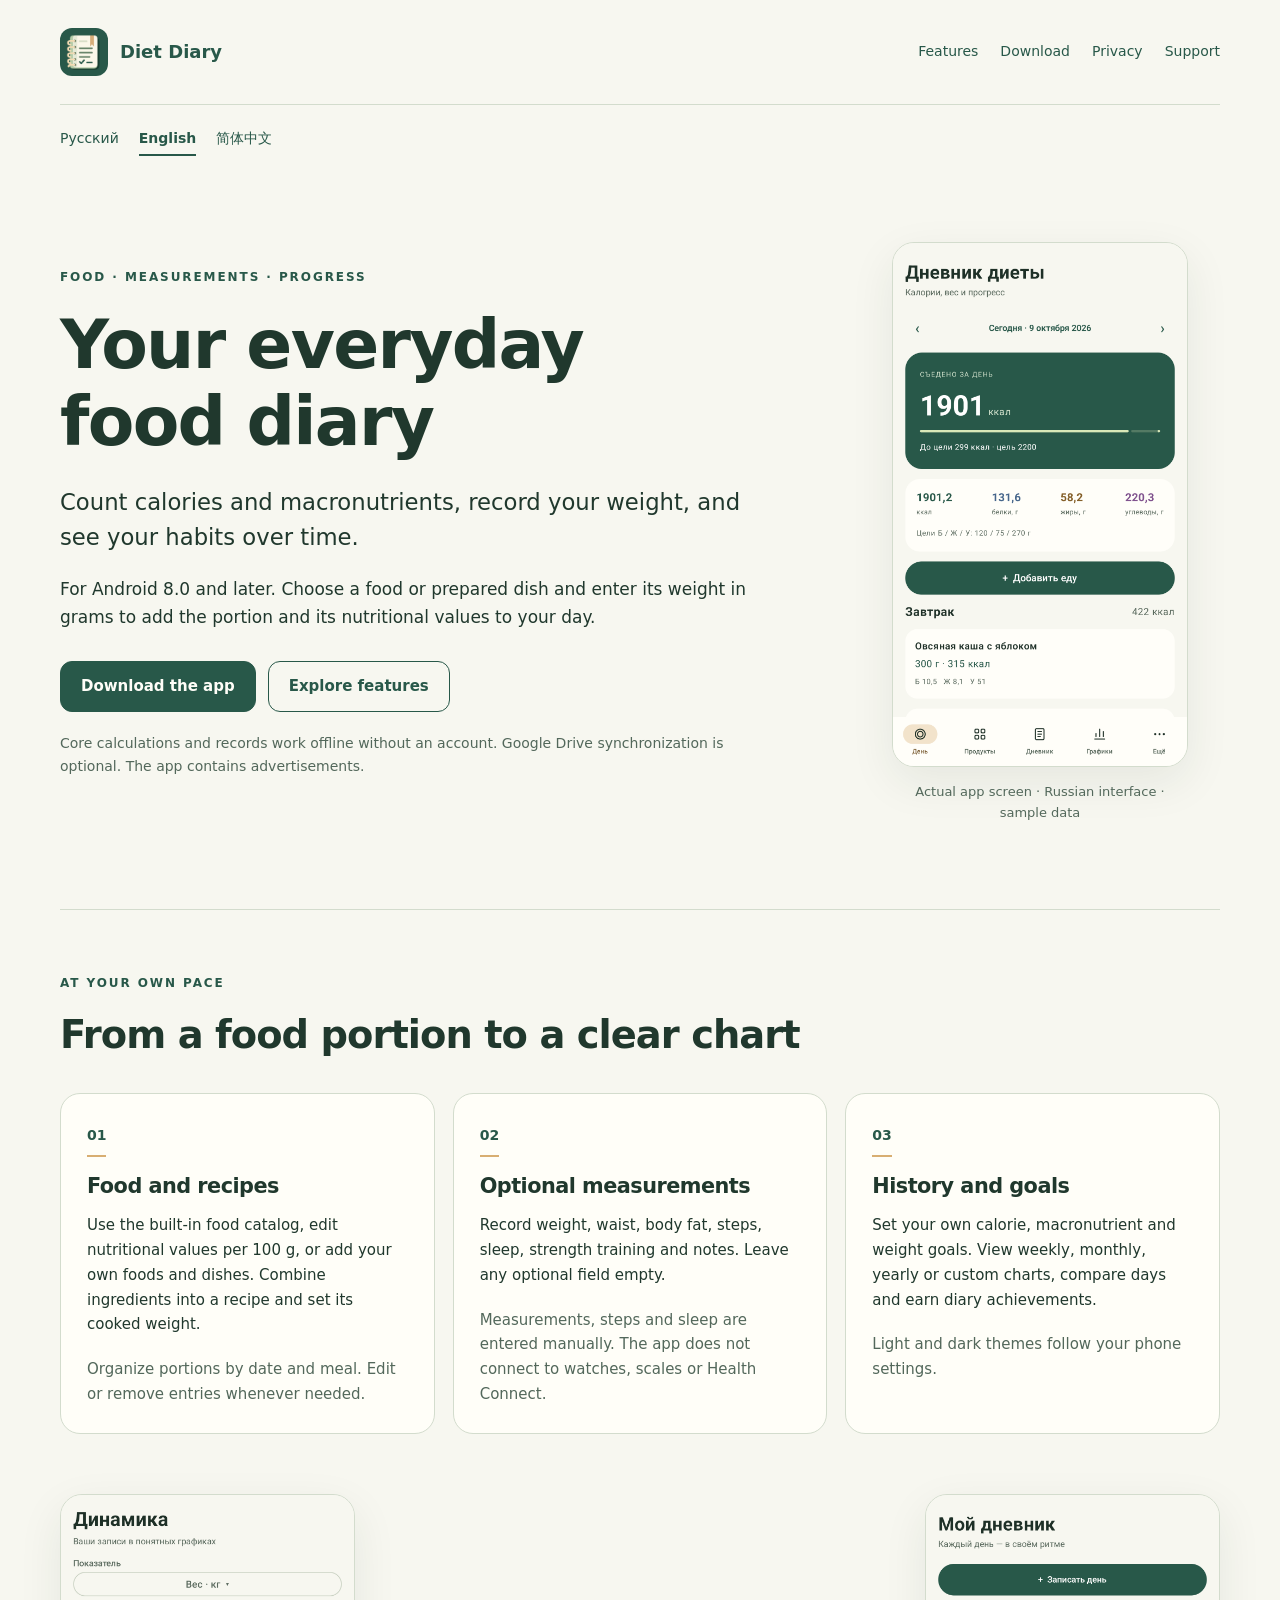
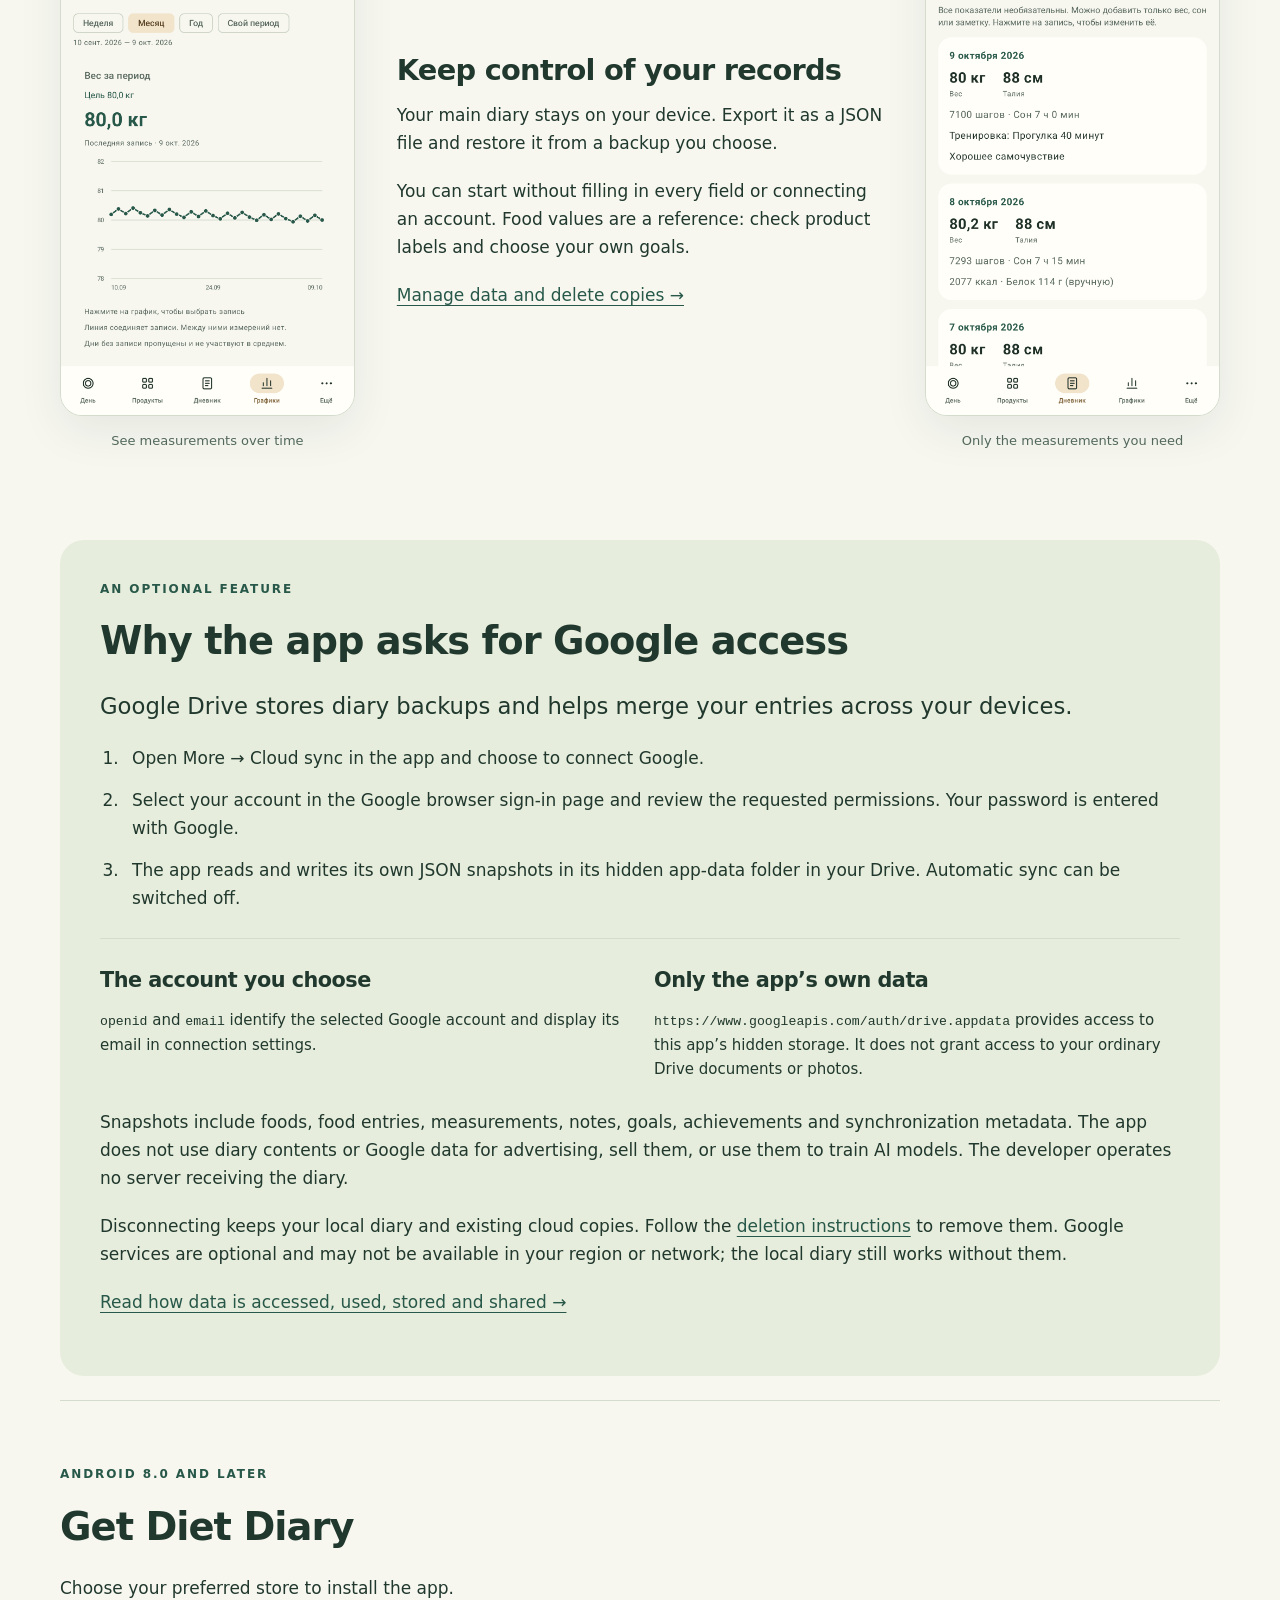
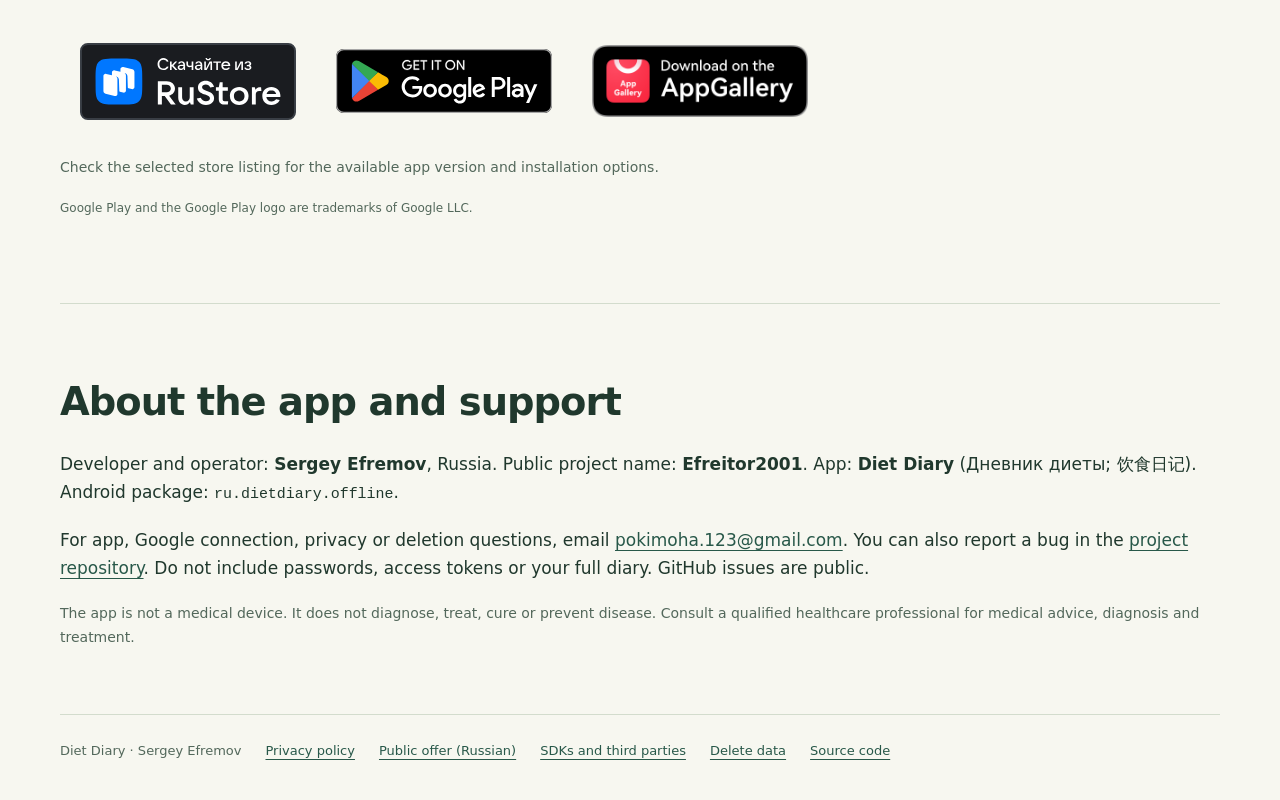
==== commit ef558ec7: "Use official English and Chinese AppGallery badges and document locale selection" ====
--- a/en/index.html
+++ b/en/index.html
@@ -64,7 +64,7 @@
     <div class="download-options">
       <a class="store-badge" href="https://www.rustore.ru/catalog/app/ru.dietdiary.offline"><img src="../assets/store-badges/rustore.svg" width="216" height="78" alt="Download from RuStore" loading="lazy" decoding="async"></a>
       <a class="store-badge" href="https://play.google.com/store/apps/details?id=ru.dietdiary.offline"><img src="../assets/store-badges/google-play-en.svg" width="216" height="64" alt="Get it on Google Play" loading="lazy" decoding="async"></a>
-      <a class="store-badge" href="https://appgallery.huawei.com/app/C119289017"><img src="../assets/store-badges/appgallery.png" width="216" height="65" alt="Explore it on AppGallery" loading="lazy" decoding="async"></a>
+      <a class="store-badge" href="https://appgallery.huawei.com/app/C119289017"><img src="../assets/store-badges/appgallery-en.png" width="216" height="72" alt="Download on the AppGallery" loading="lazy" decoding="async"></a>
     </div>
     <p class="small">Check the selected store listing for the available app version and installation options.</p>
     <p class="small store-attribution">Google Play and the Google Play logo are trademarks of Google LLC.</p>
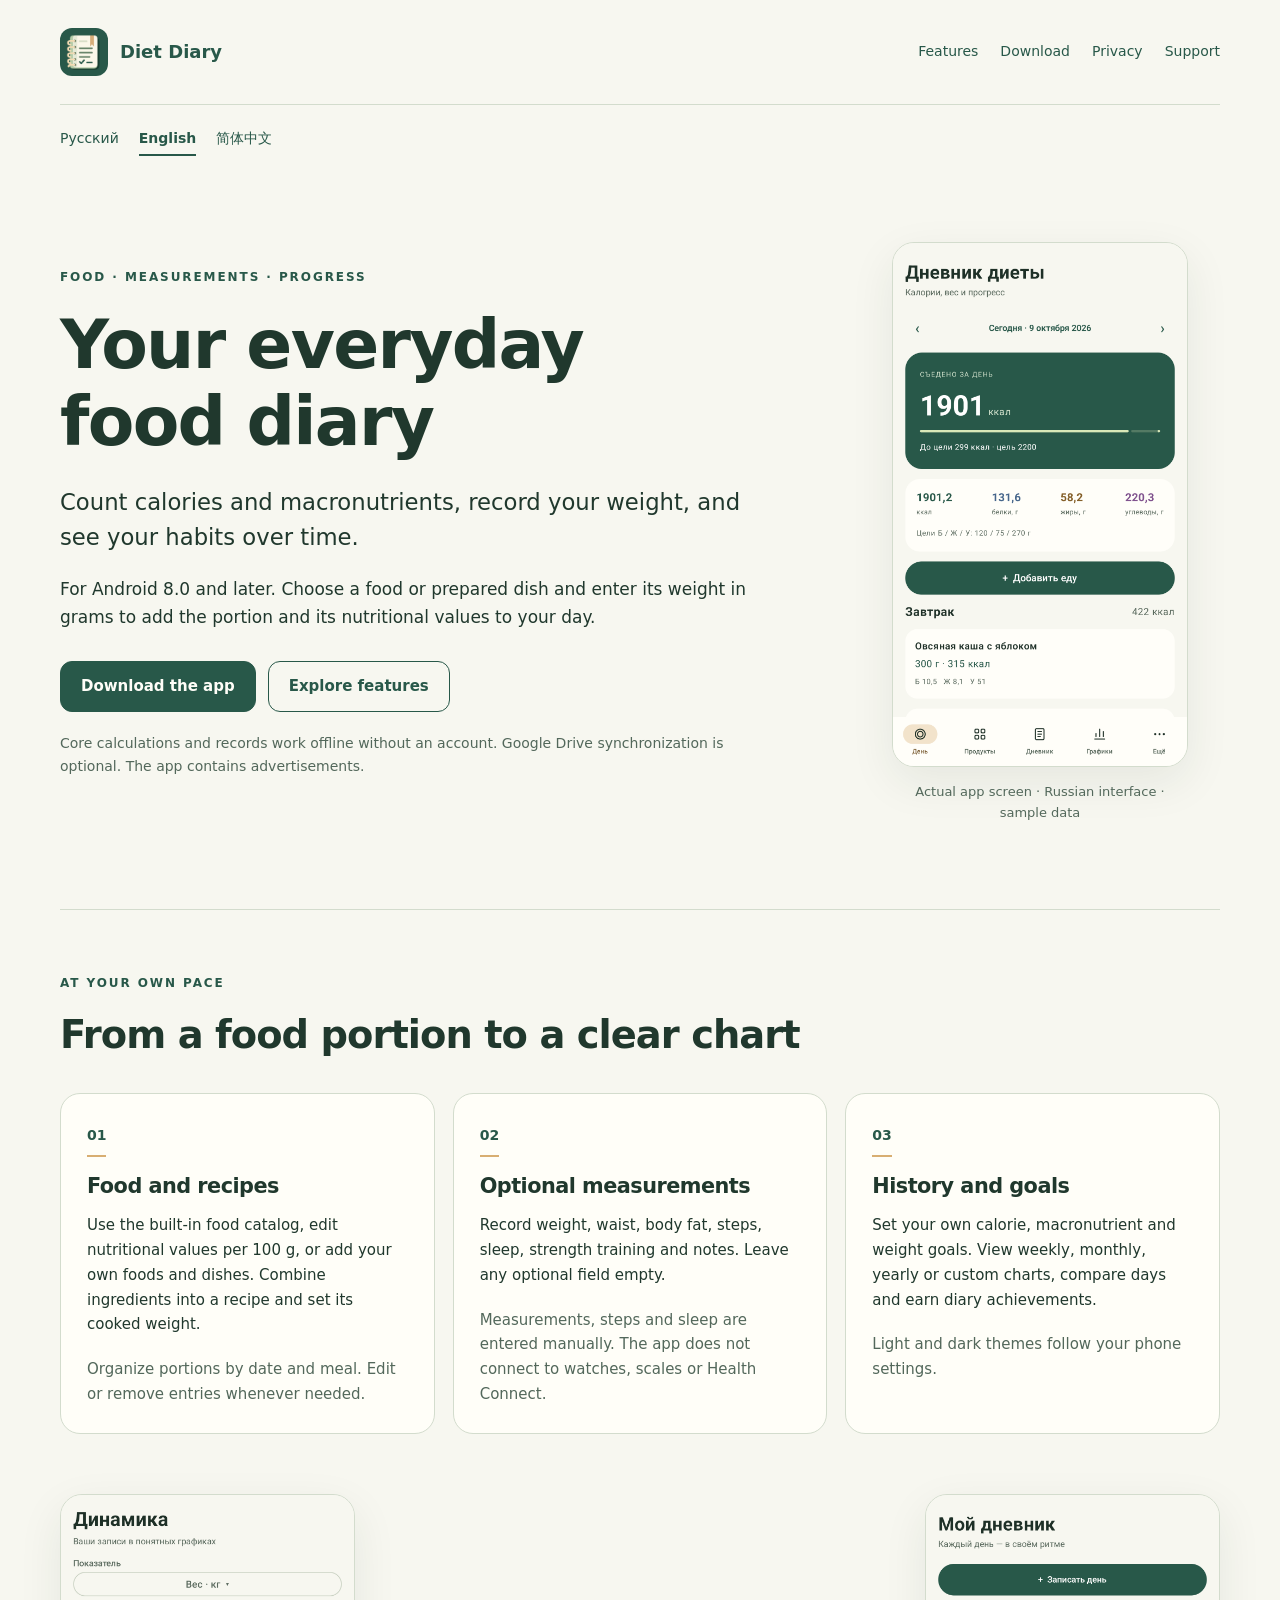
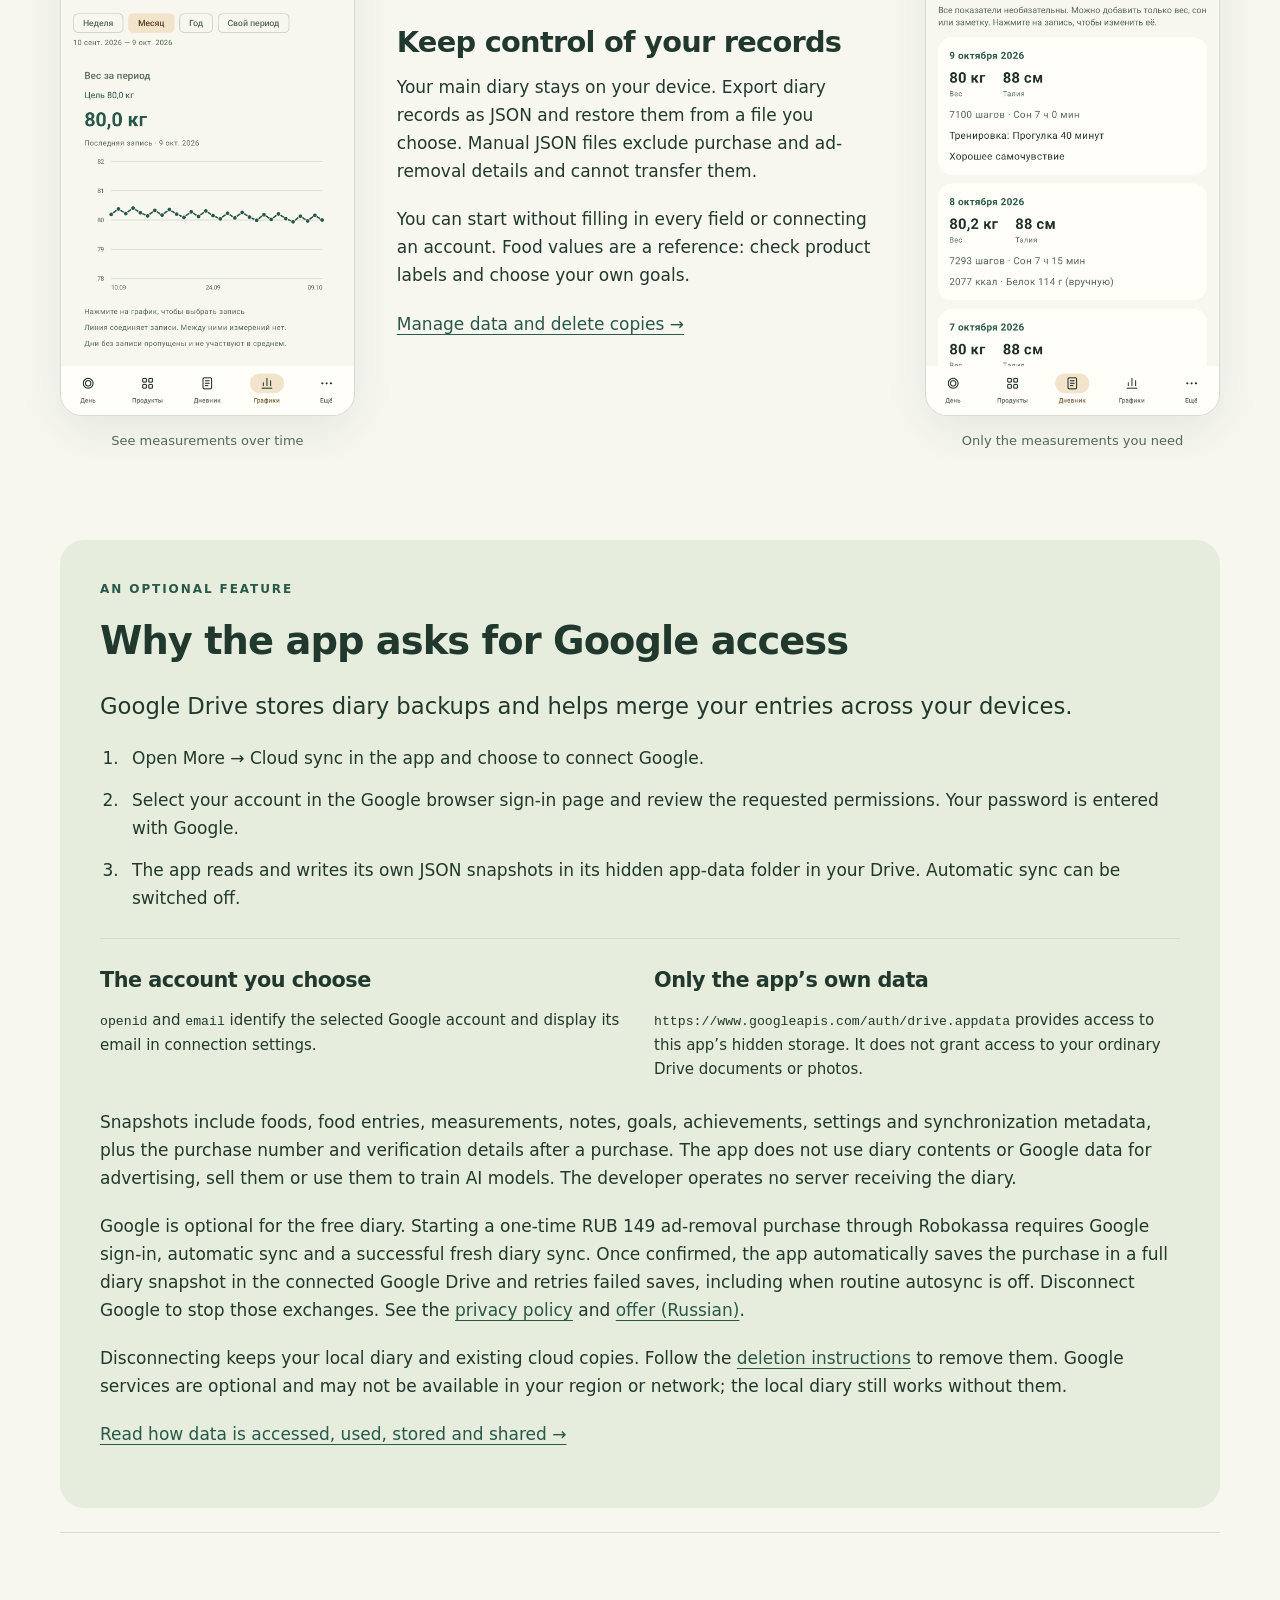
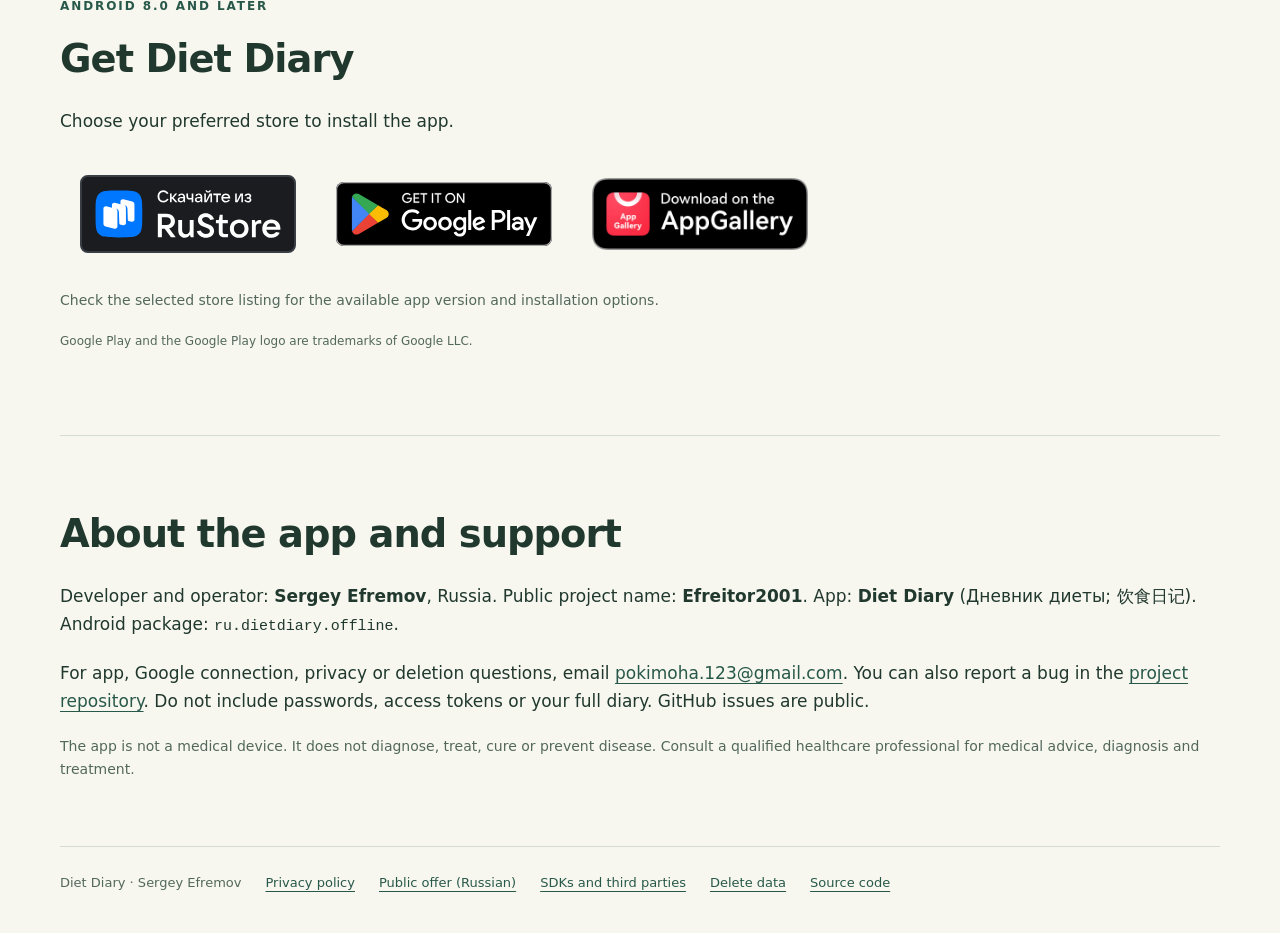
==== commit 5d00a195: "Update live payments terms and diary backup privacy" ====
--- a/en/index.html
+++ b/en/index.html
@@ -43,7 +43,7 @@
     </div>
     <div class="showcase">
       <figure><img src="../assets/weight-chart.png" width="1080" height="1920" loading="lazy" alt="A monthly weight history chart in the Russian interface"><figcaption>See measurements over time</figcaption></figure>
-      <div><h3>Keep control of your records</h3><p>Your main diary stays on your device. Export it as a JSON file and restore it from a backup you choose.</p><p>You can start without filling in every field or connecting an account. Food values are a reference: check product labels and choose your own goals.</p><a href="privacy/data-deletion.html">Manage data and delete copies →</a></div>
+      <div><h3>Keep control of your records</h3><p>Your main diary stays on your device. Export diary records as JSON and restore them from a file you choose. Manual JSON files exclude purchase and ad-removal details and cannot transfer them.</p><p>You can start without filling in every field or connecting an account. Food values are a reference: check product labels and choose your own goals.</p><a href="privacy/data-deletion.html">Manage data and delete copies →</a></div>
       <figure><img src="../assets/measurements.png" width="1080" height="1920" loading="lazy" alt="Optional weight, sleep and activity entries in the Russian interface"><figcaption>Only the measurements you need</figcaption></figure>
     </div>
   </section>
@@ -53,7 +53,8 @@
     <p class="lead">Google Drive stores diary backups and helps merge your entries across your devices.</p>
     <ol class="steps"><li>Open More → Cloud sync in the app and choose to connect Google.</li><li>Select your account in the Google browser sign-in page and review the requested permissions. Your password is entered with Google.</li><li>The app reads and writes its own JSON snapshots in its hidden app-data folder in your Drive. Automatic sync can be switched off.</li></ol>
     <div class="permissions"><article><h3>The account you choose</h3><p><code>openid</code> and <code>email</code> identify the selected Google account and display its email in connection settings.</p></article><article><h3>Only the app’s own data</h3><p><code>https://www.googleapis.com/auth/drive.appdata</code> provides access to this app’s hidden storage. It does not grant access to your ordinary Drive documents or photos.</p></article></div>
-    <p>Snapshots include foods, food entries, measurements, notes, goals, achievements and synchronization metadata. The app does not use diary contents or Google data for advertising, sell them, or use them to train AI models. The developer operates no server receiving the diary.</p>
+    <p>Snapshots include foods, food entries, measurements, notes, goals, achievements, settings and synchronization metadata, plus the purchase number and verification details after a purchase. The app does not use diary contents or Google data for advertising, sell them or use them to train AI models. The developer operates no server receiving the diary.</p>
+<p>Google is optional for the free diary. Starting a one-time RUB 149 ad-removal purchase through Robokassa requires Google sign-in, automatic sync and a successful fresh diary sync. Once confirmed, the app automatically saves the purchase in a full diary snapshot in the connected Google Drive and retries failed saves, including when routine autosync is off. Disconnect Google to stop those exchanges. See the <a href="privacy/#payments">privacy policy</a> and <a href="../offer/" lang="ru">offer (Russian)</a>.</p>
     <p>Disconnecting keeps your local diary and existing cloud copies. Follow the <a href="privacy/data-deletion.html">deletion instructions</a> to remove them. Google services are optional and may not be available in your region or network; the local diary still works without them.</p>
     <p><a href="privacy/index.html">Read how data is accessed, used, stored and shared →</a></p>
   </section>
